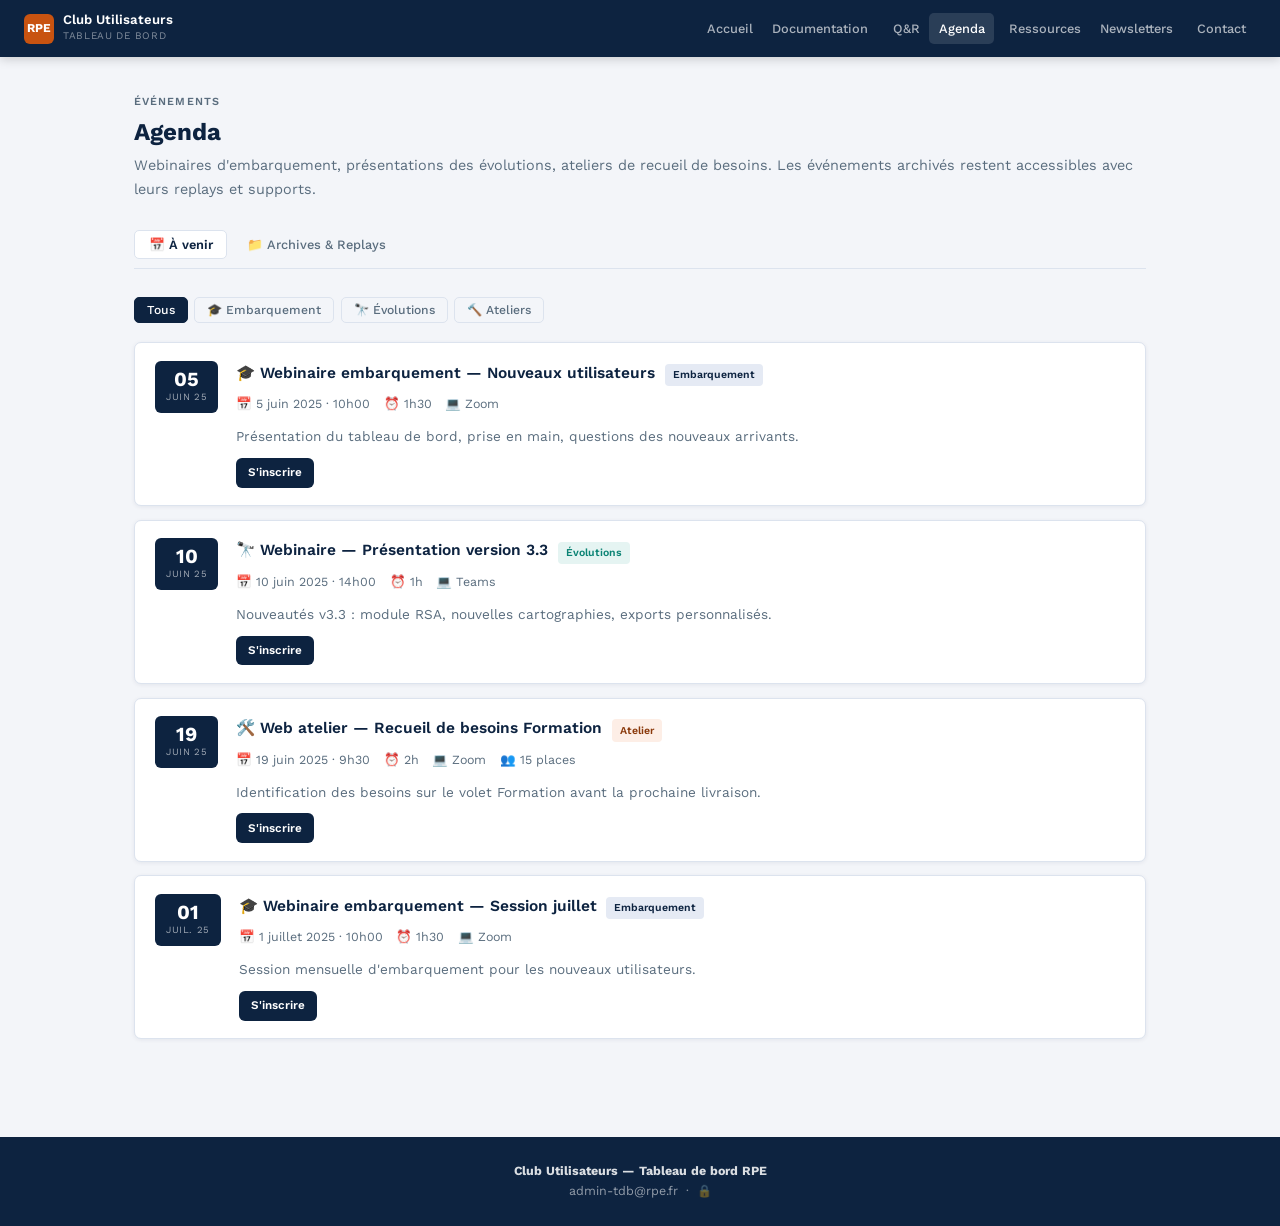
==== agenda.html @ bfde4b71 "Add files via upload" ====
<!DOCTYPE html>
<html lang="fr">
<head>
<meta charset="UTF-8"/><meta name="viewport" content="width=device-width,initial-scale=1"/>
<title>Agenda — Club Utilisateurs TDB RPE</title>
<link rel="stylesheet" href="style.css"/>
<style>
.evt-row{background:var(--white);border:1px solid var(--border);border-radius:var(--r);padding:1.1rem 1.25rem;margin-bottom:.85rem;box-shadow:var(--sh);display:flex;gap:1.1rem;align-items:flex-start;}
.evt-date-blk{flex-shrink:0;background:var(--navy);color:#fff;border-radius:6px;text-align:center;padding:.5rem .7rem;min-width:54px;}
.evt-date-blk.past{background:var(--muted);}
.evt-date-blk .d{font-weight:700;font-size:1.25rem;line-height:1;}
.evt-date-blk .m{font-size:.6rem;text-transform:uppercase;letter-spacing:.06em;opacity:.6;}
.evt-body{flex:1;}
.evt-body h3{margin-bottom:.2rem;}
.evt-meta{display:flex;flex-wrap:wrap;gap:.35rem .85rem;font-size:.78rem;color:var(--muted);margin:.3rem 0 .65rem;}
.evt-btns{display:flex;gap:.5rem;flex-wrap:wrap;}
.replay-badge{display:inline-flex;align-items:center;gap:.3rem;font-size:.72rem;font-weight:600;padding:.2rem .65rem;border-radius:4px;background:var(--navy);color:#fff;}
.tab-filter{display:flex;gap:.4rem;flex-wrap:wrap;margin-bottom:1.2rem;}
</style>
</head>
<body>
<nav id="nav">
  <a href="index.html" class="brand"><div class="brand-logo">RPE</div><div><span class="brand-name">Club Utilisateurs</span><span class="brand-sub">Tableau de bord</span></div></a>
  <div class="nav-links">
    <a href="index.html">Accueil</a><a href="documentation.html">Documentation</a>
    <a href="qr.html">Q&amp;R</a><a href="agenda.html">Agenda</a>
    <a href="ressources.html">Ressources</a><a href="newsletter.html">Newsletters</a>
    <a href="contact.html">Contact</a>
  </div>
  <button class="hamburger" onclick="toggleNav()">&#9776;</button>
</nav>
<div id="mob-menu">
  <a href="index.html">Accueil</a><a href="documentation.html">Documentation</a>
  <a href="qr.html">Q&amp;R</a><a href="agenda.html">Agenda</a>
  <a href="ressources.html">Ressources</a><a href="newsletter.html">Newsletters</a>
  <a href="contact.html">Contact</a>
</div>

<div class="pw">
  <div class="sec-label">Événements</div>
  <h1 class="page-title">Agenda</h1>
  <p class="page-sub">Webinaires d'embarquement, pr&eacute;sentations des &eacute;volutions, ateliers de recueil de besoins. Les &eacute;v&eacute;nements archiv&eacute;s restent accessibles avec leurs replays et supports.</p>

  <div class="tabs" id="main-tabs">
    <button class="tab active" onclick="switchTab('avenir',this)">&#128197; &Agrave; venir</button>
    <button class="tab" onclick="switchTab('archives',this)">&#128193; Archives &amp; Replays</button>
  </div>

  <div id="avenir" class="tab-panel active">
    <div class="tab-filter">
      <button class="gf-btn on" onclick="setEvtFilter('all',this)">Tous</button>
      <button class="gf-btn" onclick="setEvtFilter('embarquement',this)">&#127891; Embarquement</button>
      <button class="gf-btn" onclick="setEvtFilter('evolution',this)">&#128301; &Eacute;volutions</button>
      <button class="gf-btn" onclick="setEvtFilter('atelier',this)">&#128296; Ateliers</button>
    </div>
    <div id="avenir-add"></div>
    <div id="avenir-body"></div>
  </div>

  <div id="archives" class="tab-panel">
    <div class="alert-card alert-info" style="margin-bottom:1.25rem;">Les replays sont accessibles d&egrave;s la fin de l'&eacute;v&eacute;nement. Les supports sont t&eacute;l&eacute;chargeables ci-dessous.</div>
    <div id="archives-add"></div>
    <div id="archives-body"></div>
  </div>
</div>

<footer><strong>Club Utilisateurs &mdash; Tableau de bord RPE</strong><br/>
<a href="mailto:admin-tdb@rpe.fr">admin-tdb@rpe.fr</a> &nbsp;&middot;&nbsp;
<button onclick="openLoginModal()" style="background:none;border:none;cursor:pointer;color:rgba(255,255,255,.4);font-size:.75rem;font-family:inherit;">&#128274;</button>
</footer>
<div id="toast"></div>
<script src="data.js"></script><script src="nav.js"></script><script src="admin.js"></script>
<script>
DB.init(); initAdmin();

let evtFilter='all';
const typeIcons={embarquement:'🎓',evolution:'🔭',atelier:'🛠️'};
const typeBadge={embarquement:'badge-navy',evolution:'badge-teal',atelier:'badge-orange'};
const typeLabel={embarquement:'Embarquement',evolution:'Évolutions',atelier:'Atelier'};

function switchTab(id,btn){
  document.querySelectorAll('#main-tabs .tab').forEach(t=>t.classList.remove('active'));
  document.querySelectorAll('.tab-panel').forEach(p=>p.classList.remove('active'));
  btn.classList.add('active');
  document.getElementById(id).classList.add('active');
}

function setEvtFilter(f,btn){
  evtFilter=f;
  document.querySelectorAll('.tab-filter .gf-btn').forEach(b=>b.classList.remove('on'));
  btn.classList.add('on');
  renderAvenir();
}

function fmtDate(s){
  if(!s)return{d:'?',m:'',full:''};
  const d=new Date(s+'T00:00:00');
  return{
    d:d.getDate().toString().padStart(2,'0'),
    m:d.toLocaleDateString('fr-FR',{month:'short',year:'2-digit'}),
    full:d.toLocaleDateString('fr-FR',{day:'numeric',month:'long',year:'numeric'})
  };
}

function renderEvtRow(ev,isArchive){
  const dd=fmtDate(ev.fullDate);
  const blkCls=isArchive?'evt-date-blk past':'evt-date-blk';
  return`<div class="evt-row" data-type="${ev.type}" id="ev-${ev.id}">
    <div class="${blkCls}"><div class="d">${dd.d}</div><div class="m">${dd.m}</div></div>
    <div class="evt-body">
      <div style="display:flex;align-items:center;gap:.6rem;flex-wrap:wrap;margin-bottom:.2rem;">
        <h3>${typeIcons[ev.type]||'📅'} ${ev.title}</h3>
        <span class="badge ${typeBadge[ev.type]||'badge-navy'}">${typeLabel[ev.type]||ev.type}</span>
        ${isArchive&&ev.replayUrl?'<span class="replay-badge">&#9654; Replay disponible</span>':''}
      </div>
      <div class="evt-meta">
        ${isArchive?`<span>&#128197; ${dd.full}</span>`:ev.time?`<span>&#128197; ${dd.full} &middot; ${ev.time}</span>`:''}
        ${ev.duration?`<span>&#9200; ${ev.duration}</span>`:''}
        ${ev.platform?`<span>&#128187; ${ev.platform}</span>`:''}
        ${ev.capacity?`<span>&#128101; ${ev.capacity}</span>`:''}
      </div>
      ${ev.desc?`<p style="font-size:.85rem;color:var(--muted);margin-bottom:.65rem;">${ev.desc}</p>`:''}
      <div class="evt-btns">
        ${!isArchive?`<a href="contact.html" class="btn btn-primary btn-sm">S'inscrire</a>`:''}
        ${isArchive&&ev.replayUrl&&ev.replayUrl!=='#'?`<a href="${ev.replayUrl}" class="btn btn-teal btn-sm" target="_blank">&#9654; Voir le replay</a>`:''}
        ${isArchive&&ev.replayUrl==='#'?`<a href="#" class="btn btn-teal btn-sm">&#9654; Voir le replay</a>`:''}
        ${ev.supportUrl&&ev.supportUrl!=='#'?`<a href="${ev.supportUrl}" class="btn btn-ghost btn-sm" target="_blank">&#128229; Support (PPTX)</a>`:''}
        ${ev.supportUrl==='#'?`<a href="#" class="btn btn-ghost btn-sm">&#128229; Support (PPTX)</a>`:''}
        ${ev.crUrl&&ev.crUrl!=='#'?`<a href="${ev.crUrl}" class="btn btn-ghost btn-sm" target="_blank">&#128196; Compte rendu</a>`:''}
        ${ev.crUrl==='#'?`<a href="#" class="btn btn-ghost btn-sm">&#128196; Compte rendu</a>`:''}
      </div>
      ${admCtrl('evenements',ev.id)}
    </div></div>`;
}

function renderAvenir(){
  const items=DB.section('evenements').filter(e=>!e.archived&&(evtFilter==='all'||e.type===evtFilter));
  document.getElementById('avenir-body').innerHTML=items.length?
    items.map(e=>renderEvtRow(e,false)).join('')
    :'<p style="color:var(--muted);text-align:center;padding:2rem;">Aucun événement à venir.</p>';
}

function renderArchives(){
  const items=DB.section('evenements').filter(e=>e.archived);
  document.getElementById('archives-body').innerHTML=items.length?
    items.map(e=>renderEvtRow(e,true)).join('')
    :'<p style="color:var(--muted);text-align:center;padding:2rem;">Aucune archive disponible.</p>';
}

function _refreshPage(){
  document.getElementById('avenir-add').innerHTML=admAdd('evenements','un événement');
  document.getElementById('archives-add').innerHTML=isAdmin()?admAdd('evenements','un événement archivé'):'';
  renderAvenir();
  renderArchives();
}
_refreshPage();
</script>
</body></html>
---- style.css ----
@import url('https://fonts.googleapis.com/css2?family=Work+Sans:ital,wght@0,300;0,400;0,500;0,600;0,700;1,400&display=swap');

:root {
  --navy:    #0d2340;
  --navy2:   #153761;
  --accent:  #c85310;
  --teal:    #0b8374;
  --teal-bg: #e5f4f2;
  --bg:      #f3f5f9;
  --white:   #ffffff;
  --border:  #dce3ee;
  --text:    #1a2a38;
  --muted:   #5a6d7e;
  --r:       7px;
  --sh:      0 1px 4px rgba(13,35,64,.07);
}
*, *::before, *::after { box-sizing: border-box; margin: 0; padding: 0; }
html { scroll-behavior: smooth; }
body { font-family: 'Work Sans', sans-serif; background: var(--bg); color: var(--text); font-size: 15px; line-height: 1.65; }
a { color: inherit; text-decoration: none; }
img { max-width: 100%; }

/* ─── NAV ─────────────────────────────────────── */
#nav {
  position: sticky; top: 0; z-index: 200;
  background: var(--navy);
  display: flex; align-items: center; padding: 0 1.5rem;
  box-shadow: 0 2px 10px rgba(0,0,0,.18);
}
.brand {
  display: flex; align-items: center; gap: .55rem;
  padding: .75rem 0; margin-right: auto; text-decoration: none;
}
.brand-logo {
  width: 30px; height: 30px; border-radius: 6px;
  background: var(--accent);
  display: flex; align-items: center; justify-content: center;
  font-weight: 700; font-size: 12px; color: #fff; flex-shrink: 0;
}
.brand-name  { display: block; font-weight: 600; font-size: .82rem; color: #fff; line-height: 1.25; }
.brand-sub   { display: block; font-size: .63rem; color: rgba(255,255,255,.48); text-transform: uppercase; letter-spacing: .07em; }
.nav-links a {
  color: rgba(255,255,255,.65); font-size: .8rem; font-weight: 500;
  padding: .5rem .6rem; border-radius: 5px; transition: .15s;
}
.nav-links a:hover, .nav-links a.active { color: #fff; background: rgba(255,255,255,.12); }
.hamburger { display: none; background: none; border: none; color: #fff; font-size: 1.2rem; cursor: pointer; padding: .5rem .3rem; margin-left: .5rem; }
#mob-menu { display: none; background: var(--navy2); padding: .75rem 1.5rem 1.25rem; }
#mob-menu a { display: block; color: rgba(255,255,255,.8); padding: .45rem 0; font-size: .88rem; border-bottom: 1px solid rgba(255,255,255,.07); }

/* ─── PAGE WRAPPER ────────────────────────────── */
.pw { max-width: 1060px; margin: 0 auto; padding: 2.25rem 1.5rem; }

/* ─── TYPOGRAPHY ──────────────────────────────── */
.page-title { font-size: 1.5rem; font-weight: 700; color: var(--navy); line-height: 1.3; margin-bottom: .35rem; }
.page-sub   { font-size: .9rem; color: var(--muted); margin-bottom: 1.75rem; }
.sec-label  { font-size: .68rem; font-weight: 600; letter-spacing: .1em; text-transform: uppercase; color: var(--muted); margin-bottom: .4rem; }
h3 { font-size: .97rem; font-weight: 600; color: var(--navy); }
h4 { font-size: .88rem; font-weight: 600; color: var(--navy); }

/* ─── TABS ────────────────────────────────────── */
.tabs {
  display: flex; flex-wrap: wrap; gap: .35rem;
  border-bottom: 1px solid var(--border); margin-bottom: 1.75rem; padding-bottom: .6rem;
}
.tab {
  background: none; border: 1px solid transparent;
  color: var(--muted); font-family: 'Work Sans', sans-serif;
  font-size: .8rem; font-weight: 500; padding: .38rem .85rem;
  border-radius: 5px; cursor: pointer; transition: .15s;
}
.tab:hover { color: var(--text); background: var(--white); border-color: var(--border); }
.tab.active { color: var(--navy); background: var(--white); border-color: var(--border); font-weight: 600; }
.tab-panel { display: none; }
.tab-panel.active { display: block; }

/* ─── CARDS ───────────────────────────────────── */
.card {
  background: var(--white); border: 1px solid var(--border);
  border-radius: var(--r); padding: 1.15rem 1.25rem; box-shadow: var(--sh);
}
.card + .card { margin-top: .85rem; }
.grid-2 { display: grid; grid-template-columns: repeat(auto-fill, minmax(255px, 1fr)); gap: .9rem; }
.grid-3 { display: grid; grid-template-columns: repeat(auto-fill, minmax(200px, 1fr)); gap: .85rem; }
.grid-4 { display: grid; grid-template-columns: repeat(auto-fill, minmax(170px, 1fr)); gap: .85rem; }

/* ─── BUTTONS ─────────────────────────────────── */
.btn {
  display: inline-flex; align-items: center; gap: .4rem;
  padding: .48rem 1rem; border-radius: 6px;
  font-family: 'Work Sans', sans-serif; font-size: .8rem; font-weight: 600;
  cursor: pointer; border: none; transition: .15s; white-space: nowrap;
}
.btn-primary { background: var(--navy); color: #fff; }
.btn-primary:hover { background: var(--navy2); }
.btn-accent  { background: var(--accent); color: #fff; }
.btn-accent:hover { filter: brightness(.92); }
.btn-teal    { background: var(--teal); color: #fff; }
.btn-teal:hover { filter: brightness(.92); }
.btn-ghost   { background: none; border: 1px solid var(--border); color: var(--text); }
.btn-ghost:hover { border-color: var(--teal); color: var(--teal); }
.btn-sm { font-size: .73rem; padding: .32rem .75rem; }

/* ─── FORMS ───────────────────────────────────── */
.form-group { margin-bottom: .85rem; }
.form-group label { display: block; font-size: .73rem; font-weight: 600; color: var(--muted); text-transform: uppercase; letter-spacing: .07em; margin-bottom: .3rem; }
.fc {
  width: 100%; padding: .52rem .8rem;
  border: 1.5px solid var(--border); border-radius: 6px;
  font-family: 'Work Sans', sans-serif; font-size: .88rem; color: var(--text);
  background: #fff; outline: none; transition: .15s;
}
.fc:focus { border-color: var(--teal); }
textarea.fc { resize: vertical; min-height: 80px; }

/* ─── BADGES ──────────────────────────────────── */
.badge { display: inline-block; font-size: .66rem; font-weight: 600; padding: .15rem .5rem; border-radius: 4px; }
.badge-navy   { background: #e5eaf4; color: var(--navy); }
.badge-teal   { background: var(--teal-bg); color: var(--teal); }
.badge-orange { background: #fdeee6; color: #8b3a0c; }
.badge-green  { background: #e8f5e9; color: #1b5e20; }
.badge-amber  { background: #fffbe6; color: #7a4700; }
.badge-red    { background: #fce8e8; color: #9b1c1c; }
.badge-gray   { background: #eef0f3; color: var(--muted); }

/* ─── ALERT CARDS ─────────────────────────────── */
.alert-card { border-radius: var(--r); padding: 1rem 1.2rem; font-size: .87rem; border: 1px solid transparent; margin-bottom: .8rem; }
.alert-warn   { background: #fff7ed; border-color: #fed7aa; }
.alert-info   { background: #eff6ff; border-color: #bfdbfe; }
.alert-ok     { background: #f0fdf4; border-color: #bbf7d0; }

/* ─── MODAL ───────────────────────────────────── */
.modal-bg {
  display: none; position: fixed; inset: 0; background: rgba(0,0,0,.4);
  z-index: 500; align-items: center; justify-content: center;
}
.modal-bg.open { display: flex; }
.modal {
  background: var(--white); border-radius: 10px;
  padding: 1.75rem; width: min(400px, 90vw);
  box-shadow: 0 8px 32px rgba(0,0,0,.18);
}
.modal h3 { margin-bottom: 1.1rem; }

/* ─── FOOTER ──────────────────────────────────── */
footer {
  background: var(--navy); color: rgba(255,255,255,.5);
  text-align: center; padding: 1.5rem; font-size: .78rem; margin-top: 3rem;
}
footer strong { color: rgba(255,255,255,.85); }
footer a { color: rgba(255,255,255,.55); }
footer a:hover { color: #fff; }

/* ─── TOAST ───────────────────────────────────── */
#toast {
  position: fixed; bottom: 1.5rem; right: 1.5rem; z-index: 999;
  background: var(--teal); color: #fff;
  padding: .65rem 1.2rem; border-radius: 7px;
  font-size: .83rem; font-weight: 600;
  transform: translateY(80px); opacity: 0;
  transition: .3s cubic-bezier(.34,1.56,.64,1); pointer-events: none;
}
#toast.show { transform: translateY(0); opacity: 1; }

/* ─── TIMELINE ────────────────────────────────── */
.timeline { display: flex; flex-direction: column; gap: .85rem; }
.tl-item {
  display: flex; gap: 1.1rem; align-items: flex-start;
  background: var(--white); border: 1px solid var(--border);
  border-radius: var(--r); padding: 1.1rem; box-shadow: var(--sh);
}
.tl-date {
  flex-shrink: 0; text-align: center;
  background: var(--navy); color: #fff;
  border-radius: 6px; padding: .45rem .65rem; min-width: 54px;
}
.tl-date .day  { font-weight: 700; font-size: 1.2rem; line-height: 1; }
.tl-date .mon  { font-size: .62rem; text-transform: uppercase; letter-spacing: .06em; opacity: .65; }
.tl-content h3 { margin-bottom: .2rem; }
.tl-content p  { font-size: .85rem; color: var(--muted); margin-top: .2rem; }

/* ─── TABLE ───────────────────────────────────── */
.data-table { width: 100%; border-collapse: collapse; font-size: .85rem; }
.data-table th { text-align: left; padding: .55rem .9rem; font-size: .7rem; font-weight: 600; text-transform: uppercase; letter-spacing: .07em; color: var(--muted); border-bottom: 2px solid var(--border); }
.data-table td { padding: .6rem .9rem; border-bottom: 1px solid var(--border); vertical-align: top; }
.data-table tr:last-child td { border-bottom: none; }
.data-table tr:hover td { background: #f8fafc; }
.table-wrap { background: var(--white); border: 1px solid var(--border); border-radius: var(--r); overflow: hidden; box-shadow: var(--sh); overflow-x: auto; }

/* ─── RESPONSIVE ──────────────────────────────── */
@media (max-width: 680px) {
  .nav-links { display: none; }
  .hamburger { display: block; }
  .pw { padding: 1.5rem 1rem; }
  .page-title { font-size: 1.25rem; }
  .tl-item { flex-direction: column; gap: .6rem; }
}

/* ─── ADMIN ───────────────────────────────────── */
#adm-bar{background:var(--teal);color:#fff;padding:.5rem 1.5rem;font-size:.8rem;display:flex;align-items:center;gap:.75rem;flex-wrap:wrap;}
#adm-bar strong{font-weight:600;}
.adm-ctrl{display:flex;gap:.3rem;margin-top:.5rem;flex-wrap:wrap;}
.adm-btn{background:rgba(0,0,0,.04);border:1px solid var(--border);border-radius:4px;padding:.22rem .5rem;cursor:pointer;font-size:.75rem;transition:.15s;font-family:'Work Sans',sans-serif;line-height:1.4;}
.adm-btn:hover{background:var(--bg);border-color:var(--teal);}
.adm-btn.del:hover{background:#fce8e8;border-color:#f09595;color:#b91c1c;}
.adm-add{display:inline-flex;align-items:center;gap:.35rem;background:var(--teal-bg);border:1.5px dashed var(--teal);color:var(--teal);border-radius:6px;padding:.38rem .9rem;font-size:.78rem;font-weight:600;cursor:pointer;margin-bottom:1rem;font-family:'Work Sans',sans-serif;transition:.15s;}
.adm-add:hover{background:var(--teal);color:#fff;}
/* modal */
#adm-modal-bg{display:none;position:fixed;inset:0;background:rgba(0,0,0,.45);z-index:700;align-items:flex-start;justify-content:center;padding:2rem 1rem;overflow-y:auto;}
#adm-modal-bg.open{display:flex;}
#adm-modal{background:#fff;border-radius:10px;padding:1.75rem;width:min(580px,100%);box-shadow:0 8px 32px rgba(0,0,0,.2);}
#adm-modal h3{font-size:1rem;font-weight:700;color:var(--navy);margin-bottom:1.1rem;}
.adm-form-grid{display:grid;grid-template-columns:1fr 1fr;gap:.6rem .85rem;}
.adm-form-grid .span2{grid-column:1/-1;}
.adm-field label{display:block;font-size:.7rem;font-weight:600;color:var(--muted);text-transform:uppercase;letter-spacing:.07em;margin-bottom:.28rem;}
/* gf-btn */
.gf-btn{background:none;border:1px solid var(--border);border-radius:5px;color:var(--muted);font-family:'Work Sans',sans-serif;font-size:.76rem;font-weight:500;padding:.3rem .75rem;cursor:pointer;transition:.15s;}
.gf-btn.on{background:var(--navy);border-color:var(--navy);color:#fff;}
.gf-btn:hover:not(.on){border-color:var(--navy);color:var(--navy);}
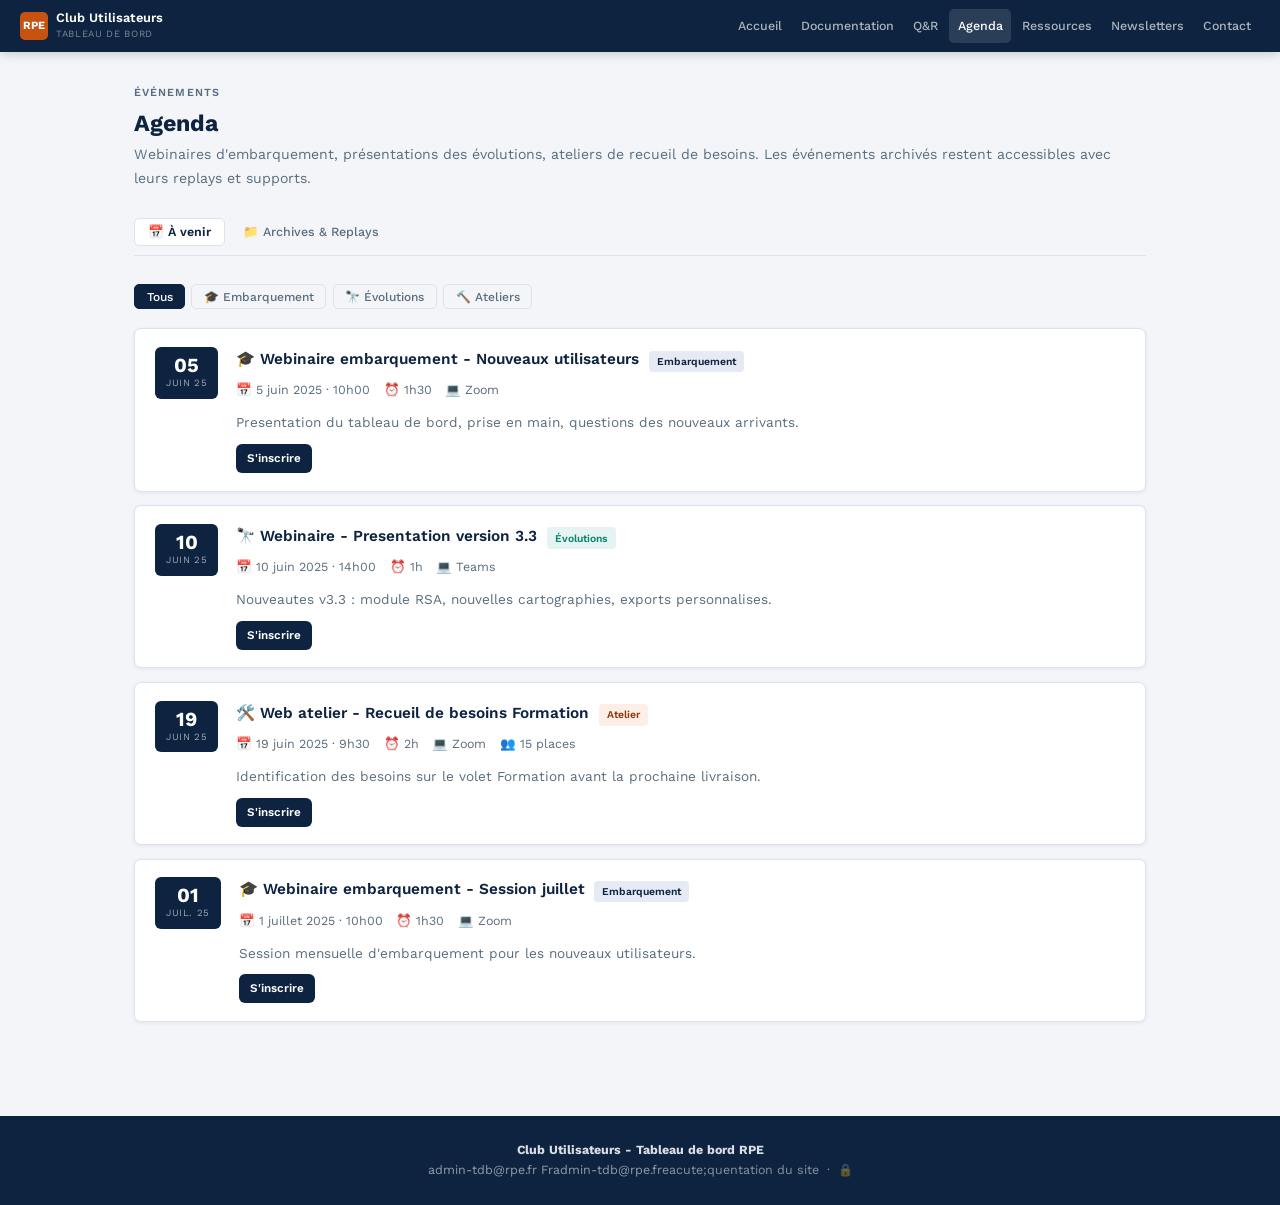
==== commit f3700f00: "sdfsd" ====
--- a/agenda.html
+++ b/agenda.html
@@ -2,7 +2,7 @@
 <html lang="fr">
 <head>
 <meta charset="UTF-8"/><meta name="viewport" content="width=device-width,initial-scale=1"/>
-<title>Agenda — Club Utilisateurs TDB RPE</title>
+<title>Agenda  -  Club Utilisateurs TDB RPE</title>
 <link rel="stylesheet" href="style.css"/>
 <style>
 .evt-row{background:var(--white);border:1px solid var(--border);border-radius:var(--r);padding:1.1rem 1.25rem;margin-bottom:.85rem;box-shadow:var(--sh);display:flex;gap:1.1rem;align-items:flex-start;}
@@ -64,14 +64,15 @@
   </div>
 </div>
 
-<footer><strong>Club Utilisateurs &mdash; Tableau de bord RPE</strong><br/>
-<a href="mailto:admin-tdb@rpe.fr">admin-tdb@rpe.fr</a> &nbsp;&middot;&nbsp;
+<footer><strong>Club Utilisateurs  -  Tableau de bord RPE</strong><br/>
+<a href="mailto:admin-tdb@rpe.fr">admin-tdb@rpe.fr</a>
+    <a href="frequentation.html">Fradmin-tdb@rpe.fr</a>eacute;quentation du site</a> &nbsp;&middot;&nbsp;
 <button onclick="openLoginModal()" style="background:none;border:none;cursor:pointer;color:rgba(255,255,255,.4);font-size:.75rem;font-family:inherit;">&#128274;</button>
 </footer>
 <div id="toast"></div>
-<script src="data.js"></script><script src="nav.js"></script><script src="admin.js"></script>
+<script src="data.js"></script><script src="visits.js"></script><script src="nav.js"></script><script src="admin.js"></script>
 <script>
-DB.init(); initAdmin();
+DB.init();VISITS.seed();initAdmin();VISITS.record();
 
 let evtFilter='all';
 const typeIcons={embarquement:'🎓',evolution:'🔭',atelier:'🛠️'};
--- a/style.css
+++ b/style.css
@@ -15,58 +15,62 @@
   --sh:      0 1px 4px rgba(13,35,64,.07);
 }
 *, *::before, *::after { box-sizing: border-box; margin: 0; padding: 0; }
-html { scroll-behavior: smooth; }
+html { scroll-behavior: smooth; font-size: 16px; }
 body { font-family: 'Work Sans', sans-serif; background: var(--bg); color: var(--text); font-size: 15px; line-height: 1.65; }
 a { color: inherit; text-decoration: none; }
-img { max-width: 100%; }
+img { max-width: 100%; display: block; }
 
 /* ─── NAV ─────────────────────────────────────── */
 #nav {
   position: sticky; top: 0; z-index: 200;
   background: var(--navy);
-  display: flex; align-items: center; padding: 0 1.5rem;
+  display: flex; align-items: center; padding: 0 1.25rem;
   box-shadow: 0 2px 10px rgba(0,0,0,.18);
+  min-height: 52px;
 }
 .brand {
-  display: flex; align-items: center; gap: .55rem;
-  padding: .75rem 0; margin-right: auto; text-decoration: none;
+  display: flex; align-items: center; gap: .5rem;
+  padding: .65rem 0; margin-right: auto; text-decoration: none;
+  flex-shrink: 0;
 }
 .brand-logo {
-  width: 30px; height: 30px; border-radius: 6px;
+  width: 28px; height: 28px; border-radius: 5px;
   background: var(--accent);
   display: flex; align-items: center; justify-content: center;
-  font-weight: 700; font-size: 12px; color: #fff; flex-shrink: 0;
-}
-.brand-name  { display: block; font-weight: 600; font-size: .82rem; color: #fff; line-height: 1.25; }
-.brand-sub   { display: block; font-size: .63rem; color: rgba(255,255,255,.48); text-transform: uppercase; letter-spacing: .07em; }
+  font-weight: 700; font-size: 11px; color: #fff; flex-shrink: 0;
+}
+.brand-name  { display: block; font-weight: 600; font-size: .8rem; color: #fff; line-height: 1.2; }
+.brand-sub   { display: block; font-size: .6rem; color: rgba(255,255,255,.45); text-transform: uppercase; letter-spacing: .07em; }
+.nav-links { display: flex; align-items: center; flex-wrap: wrap; gap: .1rem; }
 .nav-links a {
-  color: rgba(255,255,255,.65); font-size: .8rem; font-weight: 500;
-  padding: .5rem .6rem; border-radius: 5px; transition: .15s;
+  color: rgba(255,255,255,.65); font-size: .78rem; font-weight: 500;
+  padding: .45rem .55rem; border-radius: 5px; transition: .15s; white-space: nowrap;
 }
 .nav-links a:hover, .nav-links a.active { color: #fff; background: rgba(255,255,255,.12); }
-.hamburger { display: none; background: none; border: none; color: #fff; font-size: 1.2rem; cursor: pointer; padding: .5rem .3rem; margin-left: .5rem; }
-#mob-menu { display: none; background: var(--navy2); padding: .75rem 1.5rem 1.25rem; }
+.hamburger { display: none; background: none; border: none; color: #fff; font-size: 1.2rem; cursor: pointer; padding: .45rem .3rem; margin-left: .5rem; line-height: 1; }
+#mob-menu { display: none; background: var(--navy2); padding: .75rem 1.25rem 1rem; }
 #mob-menu a { display: block; color: rgba(255,255,255,.8); padding: .45rem 0; font-size: .88rem; border-bottom: 1px solid rgba(255,255,255,.07); }
+#mob-menu a:last-child { border-bottom: none; }
 
 /* ─── PAGE WRAPPER ────────────────────────────── */
-.pw { max-width: 1060px; margin: 0 auto; padding: 2.25rem 1.5rem; }
+.pw { max-width: 1060px; margin: 0 auto; padding: 2rem 1.5rem; }
 
 /* ─── TYPOGRAPHY ──────────────────────────────── */
-.page-title { font-size: 1.5rem; font-weight: 700; color: var(--navy); line-height: 1.3; margin-bottom: .35rem; }
-.page-sub   { font-size: .9rem; color: var(--muted); margin-bottom: 1.75rem; }
+.page-title { font-size: 1.45rem; font-weight: 700; color: var(--navy); line-height: 1.3; margin-bottom: .3rem; }
+.page-sub   { font-size: .88rem; color: var(--muted); margin-bottom: 1.75rem; }
 .sec-label  { font-size: .68rem; font-weight: 600; letter-spacing: .1em; text-transform: uppercase; color: var(--muted); margin-bottom: .4rem; }
-h3 { font-size: .97rem; font-weight: 600; color: var(--navy); }
-h4 { font-size: .88rem; font-weight: 600; color: var(--navy); }
+h3 { font-size: .96rem; font-weight: 600; color: var(--navy); }
+h4 { font-size: .87rem; font-weight: 600; color: var(--navy); }
 
 /* ─── TABS ────────────────────────────────────── */
 .tabs {
-  display: flex; flex-wrap: wrap; gap: .35rem;
-  border-bottom: 1px solid var(--border); margin-bottom: 1.75rem; padding-bottom: .6rem;
+  display: flex; flex-wrap: wrap; gap: .3rem;
+  border-bottom: 1px solid var(--border); margin-bottom: 1.75rem; padding-bottom: .55rem;
 }
 .tab {
   background: none; border: 1px solid transparent;
   color: var(--muted); font-family: 'Work Sans', sans-serif;
-  font-size: .8rem; font-weight: 500; padding: .38rem .85rem;
+  font-size: .78rem; font-weight: 500; padding: .35rem .8rem;
   border-radius: 5px; cursor: pointer; transition: .15s;
 }
 .tab:hover { color: var(--text); background: var(--white); border-color: var(--border); }
@@ -77,19 +81,20 @@
 /* ─── CARDS ───────────────────────────────────── */
 .card {
   background: var(--white); border: 1px solid var(--border);
-  border-radius: var(--r); padding: 1.15rem 1.25rem; box-shadow: var(--sh);
+  border-radius: var(--r); padding: 1.1rem 1.25rem; box-shadow: var(--sh);
 }
 .card + .card { margin-top: .85rem; }
-.grid-2 { display: grid; grid-template-columns: repeat(auto-fill, minmax(255px, 1fr)); gap: .9rem; }
+.grid-2 { display: grid; grid-template-columns: repeat(auto-fill, minmax(260px, 1fr)); gap: .85rem; }
 .grid-3 { display: grid; grid-template-columns: repeat(auto-fill, minmax(200px, 1fr)); gap: .85rem; }
 .grid-4 { display: grid; grid-template-columns: repeat(auto-fill, minmax(170px, 1fr)); gap: .85rem; }
 
 /* ─── BUTTONS ─────────────────────────────────── */
 .btn {
-  display: inline-flex; align-items: center; gap: .4rem;
-  padding: .48rem 1rem; border-radius: 6px;
+  display: inline-flex; align-items: center; justify-content: center; gap: .4rem;
+  padding: .46rem .95rem; border-radius: 6px;
   font-family: 'Work Sans', sans-serif; font-size: .8rem; font-weight: 600;
   cursor: pointer; border: none; transition: .15s; white-space: nowrap;
+  text-decoration: none;
 }
 .btn-primary { background: var(--navy); color: #fff; }
 .btn-primary:hover { background: var(--navy2); }
@@ -99,22 +104,23 @@
 .btn-teal:hover { filter: brightness(.92); }
 .btn-ghost   { background: none; border: 1px solid var(--border); color: var(--text); }
 .btn-ghost:hover { border-color: var(--teal); color: var(--teal); }
-.btn-sm { font-size: .73rem; padding: .32rem .75rem; }
+.btn-sm { font-size: .73rem; padding: .3rem .7rem; }
 
 /* ─── FORMS ───────────────────────────────────── */
 .form-group { margin-bottom: .85rem; }
-.form-group label { display: block; font-size: .73rem; font-weight: 600; color: var(--muted); text-transform: uppercase; letter-spacing: .07em; margin-bottom: .3rem; }
+.form-group label { display: block; font-size: .72rem; font-weight: 600; color: var(--muted); text-transform: uppercase; letter-spacing: .07em; margin-bottom: .28rem; }
 .fc {
-  width: 100%; padding: .52rem .8rem;
+  width: 100%; padding: .5rem .8rem;
   border: 1.5px solid var(--border); border-radius: 6px;
   font-family: 'Work Sans', sans-serif; font-size: .88rem; color: var(--text);
   background: #fff; outline: none; transition: .15s;
 }
 .fc:focus { border-color: var(--teal); }
-textarea.fc { resize: vertical; min-height: 80px; }
+textarea.fc { resize: vertical; min-height: 78px; }
+select.fc { cursor: pointer; }
 
 /* ─── BADGES ──────────────────────────────────── */
-.badge { display: inline-block; font-size: .66rem; font-weight: 600; padding: .15rem .5rem; border-radius: 4px; }
+.badge { display: inline-block; font-size: .65rem; font-weight: 600; padding: .14rem .5rem; border-radius: 4px; }
 .badge-navy   { background: #e5eaf4; color: var(--navy); }
 .badge-teal   { background: var(--teal-bg); color: var(--teal); }
 .badge-orange { background: #fdeee6; color: #8b3a0c; }
@@ -124,96 +130,138 @@
 .badge-gray   { background: #eef0f3; color: var(--muted); }
 
 /* ─── ALERT CARDS ─────────────────────────────── */
-.alert-card { border-radius: var(--r); padding: 1rem 1.2rem; font-size: .87rem; border: 1px solid transparent; margin-bottom: .8rem; }
+.alert-card { border-radius: var(--r); padding: .95rem 1.15rem; font-size: .86rem; border: 1px solid transparent; margin-bottom: .75rem; }
 .alert-warn   { background: #fff7ed; border-color: #fed7aa; }
 .alert-info   { background: #eff6ff; border-color: #bfdbfe; }
 .alert-ok     { background: #f0fdf4; border-color: #bbf7d0; }
 
 /* ─── MODAL ───────────────────────────────────── */
 .modal-bg {
-  display: none; position: fixed; inset: 0; background: rgba(0,0,0,.4);
-  z-index: 500; align-items: center; justify-content: center;
+  display: none; position: fixed; inset: 0; background: rgba(0,0,0,.42);
+  z-index: 500; align-items: flex-start; justify-content: center;
+  padding: 1.5rem 1rem; overflow-y: auto;
 }
 .modal-bg.open { display: flex; }
 .modal {
   background: var(--white); border-radius: 10px;
-  padding: 1.75rem; width: min(400px, 90vw);
-  box-shadow: 0 8px 32px rgba(0,0,0,.18);
+  padding: 1.6rem; width: min(440px, 100%);
+  box-shadow: 0 8px 32px rgba(0,0,0,.18); margin: auto;
 }
 .modal h3 { margin-bottom: 1.1rem; }
 
 /* ─── FOOTER ──────────────────────────────────── */
 footer {
   background: var(--navy); color: rgba(255,255,255,.5);
-  text-align: center; padding: 1.5rem; font-size: .78rem; margin-top: 3rem;
+  text-align: center; padding: 1.5rem 1rem; font-size: .78rem; margin-top: 3rem;
 }
 footer strong { color: rgba(255,255,255,.85); }
 footer a { color: rgba(255,255,255,.55); }
 footer a:hover { color: #fff; }
+.footer-links { display: flex; flex-wrap: wrap; justify-content: center; gap: .5rem 1.25rem; margin-top: .5rem; }
 
 /* ─── TOAST ───────────────────────────────────── */
 #toast {
   position: fixed; bottom: 1.5rem; right: 1.5rem; z-index: 999;
   background: var(--teal); color: #fff;
-  padding: .65rem 1.2rem; border-radius: 7px;
-  font-size: .83rem; font-weight: 600;
+  padding: .6rem 1.15rem; border-radius: 7px;
+  font-size: .82rem; font-weight: 600;
   transform: translateY(80px); opacity: 0;
   transition: .3s cubic-bezier(.34,1.56,.64,1); pointer-events: none;
+  max-width: calc(100vw - 3rem);
 }
 #toast.show { transform: translateY(0); opacity: 1; }
 
 /* ─── TIMELINE ────────────────────────────────── */
 .timeline { display: flex; flex-direction: column; gap: .85rem; }
 .tl-item {
-  display: flex; gap: 1.1rem; align-items: flex-start;
+  display: flex; gap: 1rem; align-items: flex-start;
   background: var(--white); border: 1px solid var(--border);
-  border-radius: var(--r); padding: 1.1rem; box-shadow: var(--sh);
+  border-radius: var(--r); padding: 1.05rem; box-shadow: var(--sh);
 }
 .tl-date {
   flex-shrink: 0; text-align: center;
   background: var(--navy); color: #fff;
-  border-radius: 6px; padding: .45rem .65rem; min-width: 54px;
-}
-.tl-date .day  { font-weight: 700; font-size: 1.2rem; line-height: 1; }
-.tl-date .mon  { font-size: .62rem; text-transform: uppercase; letter-spacing: .06em; opacity: .65; }
+  border-radius: 6px; padding: .42rem .6rem; min-width: 50px;
+}
+.tl-date .day  { font-weight: 700; font-size: 1.15rem; line-height: 1; }
+.tl-date .mon  { font-size: .6rem; text-transform: uppercase; letter-spacing: .05em; opacity: .6; }
 .tl-content h3 { margin-bottom: .2rem; }
-.tl-content p  { font-size: .85rem; color: var(--muted); margin-top: .2rem; }
+.tl-content p  { font-size: .84rem; color: var(--muted); margin-top: .2rem; }
 
 /* ─── TABLE ───────────────────────────────────── */
-.data-table { width: 100%; border-collapse: collapse; font-size: .85rem; }
-.data-table th { text-align: left; padding: .55rem .9rem; font-size: .7rem; font-weight: 600; text-transform: uppercase; letter-spacing: .07em; color: var(--muted); border-bottom: 2px solid var(--border); }
-.data-table td { padding: .6rem .9rem; border-bottom: 1px solid var(--border); vertical-align: top; }
+.data-table { width: 100%; border-collapse: collapse; font-size: .84rem; }
+.data-table th { text-align: left; padding: .5rem .85rem; font-size: .69rem; font-weight: 600; text-transform: uppercase; letter-spacing: .07em; color: var(--muted); border-bottom: 2px solid var(--border); white-space: nowrap; }
+.data-table td { padding: .58rem .85rem; border-bottom: 1px solid var(--border); vertical-align: top; }
 .data-table tr:last-child td { border-bottom: none; }
 .data-table tr:hover td { background: #f8fafc; }
-.table-wrap { background: var(--white); border: 1px solid var(--border); border-radius: var(--r); overflow: hidden; box-shadow: var(--sh); overflow-x: auto; }
+.table-wrap { background: var(--white); border: 1px solid var(--border); border-radius: var(--r); overflow: hidden; box-shadow: var(--sh); overflow-x: auto; -webkit-overflow-scrolling: touch; }
+
+/* ─── GF-BTN ──────────────────────────────────── */
+.gf-btn { background: none; border: 1px solid var(--border); border-radius: 5px; color: var(--muted); font-family: 'Work Sans', sans-serif; font-size: .75rem; font-weight: 500; padding: .3rem .72rem; cursor: pointer; transition: .15s; }
+.gf-btn.on { background: var(--navy); border-color: var(--navy); color: #fff; }
+.gf-btn:hover:not(.on) { border-color: var(--navy); color: var(--navy); }
+
+/* ─── ADMIN ───────────────────────────────────── */
+#adm-bar { background: var(--teal); color: #fff; padding: .5rem 1.25rem; font-size: .8rem; display: flex; align-items: center; gap: .75rem; flex-wrap: wrap; }
+#adm-bar strong { font-weight: 600; }
+.adm-ctrl { display: flex; gap: .3rem; margin-top: .5rem; flex-wrap: wrap; }
+.adm-btn { background: rgba(0,0,0,.04); border: 1px solid var(--border); border-radius: 4px; padding: .22rem .5rem; cursor: pointer; font-size: .73rem; transition: .15s; font-family: 'Work Sans', sans-serif; line-height: 1.4; }
+.adm-btn:hover { background: var(--bg); border-color: var(--teal); }
+.adm-btn.del:hover { background: #fce8e8; border-color: #f09595; color: #b91c1c; }
+.adm-btn.ok { background: var(--teal-bg); border-color: var(--teal); color: var(--teal); }
+.adm-btn.ok:hover { background: var(--teal); color: #fff; }
+.adm-add { display: inline-flex; align-items: center; gap: .35rem; background: var(--teal-bg); border: 1.5px dashed var(--teal); color: var(--teal); border-radius: 6px; padding: .38rem .9rem; font-size: .78rem; font-weight: 600; cursor: pointer; margin-bottom: 1rem; font-family: 'Work Sans', sans-serif; transition: .15s; }
+.adm-add:hover { background: var(--teal); color: #fff; }
+#adm-modal-bg { display: none; position: fixed; inset: 0; background: rgba(0,0,0,.45); z-index: 700; align-items: flex-start; justify-content: center; padding: 1.25rem 1rem; overflow-y: auto; }
+#adm-modal-bg.open { display: flex; }
+#adm-modal { background: #fff; border-radius: 10px; padding: 1.6rem; width: min(600px, 100%); box-shadow: 0 8px 32px rgba(0,0,0,.2); margin: auto; }
+#adm-modal h3 { font-size: 1rem; font-weight: 700; color: var(--navy); margin-bottom: 1.1rem; }
+.adm-form-grid { display: grid; grid-template-columns: 1fr 1fr; gap: .6rem .8rem; }
+.adm-field label { display: block; font-size: .69rem; font-weight: 600; color: var(--muted); text-transform: uppercase; letter-spacing: .07em; margin-bottom: .26rem; }
+.adm-field { }
+.span2 { grid-column: 1/-1; }
+
+/* ─── GLOS PROPOSAL ──────────────────────────── */
+.glos-prop { background: var(--white); border: 1px solid #fcd34d; border-radius: var(--r); padding: 1rem 1.1rem; margin-bottom: .75rem; }
+.glos-prop.correction { border-color: #bfdbfe; background: #eff6ff; }
+.prop-meta { font-size: .72rem; color: var(--muted); margin-bottom: .4rem; }
+.prop-term { font-weight: 700; color: var(--navy); font-size: .92rem; }
+.prop-def { font-size: .83rem; color: var(--text); margin-top: .3rem; }
+.prop-ex { font-size: .78rem; color: var(--muted); margin-top: .2rem; }
+
+/* ─── STATS ───────────────────────────────────── */
+.stat-card { background: var(--white); border: 1px solid var(--border); border-radius: var(--r); padding: 1.1rem 1.25rem; text-align: center; box-shadow: var(--sh); }
+.stat-num { font-size: 2rem; font-weight: 700; color: var(--navy); line-height: 1; }
+.stat-lbl { font-size: .72rem; color: var(--muted); text-transform: uppercase; letter-spacing: .07em; margin-top: .2rem; }
+.bar-row { display: flex; align-items: center; gap: .75rem; margin-bottom: .55rem; font-size: .8rem; }
+.bar-lbl { width: 90px; text-align: right; color: var(--muted); font-size: .75rem; flex-shrink: 0; }
+.bar-track { flex: 1; background: var(--bg); border-radius: 4px; height: 18px; overflow: hidden; }
+.bar-fill { height: 100%; border-radius: 4px; background: var(--teal); transition: width .6s; display: flex; align-items: center; padding-left: .4rem; }
+.bar-val { font-size: .72rem; font-weight: 600; color: #fff; white-space: nowrap; }
+.bar-val-out { font-size: .73rem; color: var(--muted); margin-left: .4rem; }
 
 /* ─── RESPONSIVE ──────────────────────────────── */
-@media (max-width: 680px) {
+@media (max-width: 860px) {
   .nav-links { display: none; }
   .hamburger { display: block; }
-  .pw { padding: 1.5rem 1rem; }
-  .page-title { font-size: 1.25rem; }
-  .tl-item { flex-direction: column; gap: .6rem; }
-}
-
-/* ─── ADMIN ───────────────────────────────────── */
-#adm-bar{background:var(--teal);color:#fff;padding:.5rem 1.5rem;font-size:.8rem;display:flex;align-items:center;gap:.75rem;flex-wrap:wrap;}
-#adm-bar strong{font-weight:600;}
-.adm-ctrl{display:flex;gap:.3rem;margin-top:.5rem;flex-wrap:wrap;}
-.adm-btn{background:rgba(0,0,0,.04);border:1px solid var(--border);border-radius:4px;padding:.22rem .5rem;cursor:pointer;font-size:.75rem;transition:.15s;font-family:'Work Sans',sans-serif;line-height:1.4;}
-.adm-btn:hover{background:var(--bg);border-color:var(--teal);}
-.adm-btn.del:hover{background:#fce8e8;border-color:#f09595;color:#b91c1c;}
-.adm-add{display:inline-flex;align-items:center;gap:.35rem;background:var(--teal-bg);border:1.5px dashed var(--teal);color:var(--teal);border-radius:6px;padding:.38rem .9rem;font-size:.78rem;font-weight:600;cursor:pointer;margin-bottom:1rem;font-family:'Work Sans',sans-serif;transition:.15s;}
-.adm-add:hover{background:var(--teal);color:#fff;}
-/* modal */
-#adm-modal-bg{display:none;position:fixed;inset:0;background:rgba(0,0,0,.45);z-index:700;align-items:flex-start;justify-content:center;padding:2rem 1rem;overflow-y:auto;}
-#adm-modal-bg.open{display:flex;}
-#adm-modal{background:#fff;border-radius:10px;padding:1.75rem;width:min(580px,100%);box-shadow:0 8px 32px rgba(0,0,0,.2);}
-#adm-modal h3{font-size:1rem;font-weight:700;color:var(--navy);margin-bottom:1.1rem;}
-.adm-form-grid{display:grid;grid-template-columns:1fr 1fr;gap:.6rem .85rem;}
-.adm-form-grid .span2{grid-column:1/-1;}
-.adm-field label{display:block;font-size:.7rem;font-weight:600;color:var(--muted);text-transform:uppercase;letter-spacing:.07em;margin-bottom:.28rem;}
-/* gf-btn */
-.gf-btn{background:none;border:1px solid var(--border);border-radius:5px;color:var(--muted);font-family:'Work Sans',sans-serif;font-size:.76rem;font-weight:500;padding:.3rem .75rem;cursor:pointer;transition:.15s;}
-.gf-btn.on{background:var(--navy);border-color:var(--navy);color:#fff;}
-.gf-btn:hover:not(.on){border-color:var(--navy);color:var(--navy);}
+}
+@media (max-width: 680px) {
+  .pw { padding: 1.25rem 1rem; }
+  .page-title { font-size: 1.2rem; }
+  .grid-2, .grid-3, .grid-4 { grid-template-columns: 1fr; }
+  .tl-item { flex-direction: column; gap: .5rem; }
+  .tl-date { min-width: 0; width: fit-content; display: flex; gap: .5rem; align-items: center; padding: .3rem .65rem; }
+  .tl-date .day { font-size: .95rem; }
+  .tl-date .mon { font-size: .62rem; }
+  .adm-form-grid { grid-template-columns: 1fr; }
+  .span2 { grid-column: 1; }
+  #adm-modal { padding: 1.1rem; }
+  .btn { font-size: .75rem; padding: .4rem .75rem; }
+  .tabs { gap: .25rem; }
+  .tab { font-size: .73rem; padding: .3rem .65rem; }
+  .data-table th, .data-table td { padding: .45rem .65rem; }
+}
+@media (max-width: 480px) {
+  .brand-sub { display: none; }
+  #adm-bar { font-size: .75rem; padding: .45rem 1rem; }
+}
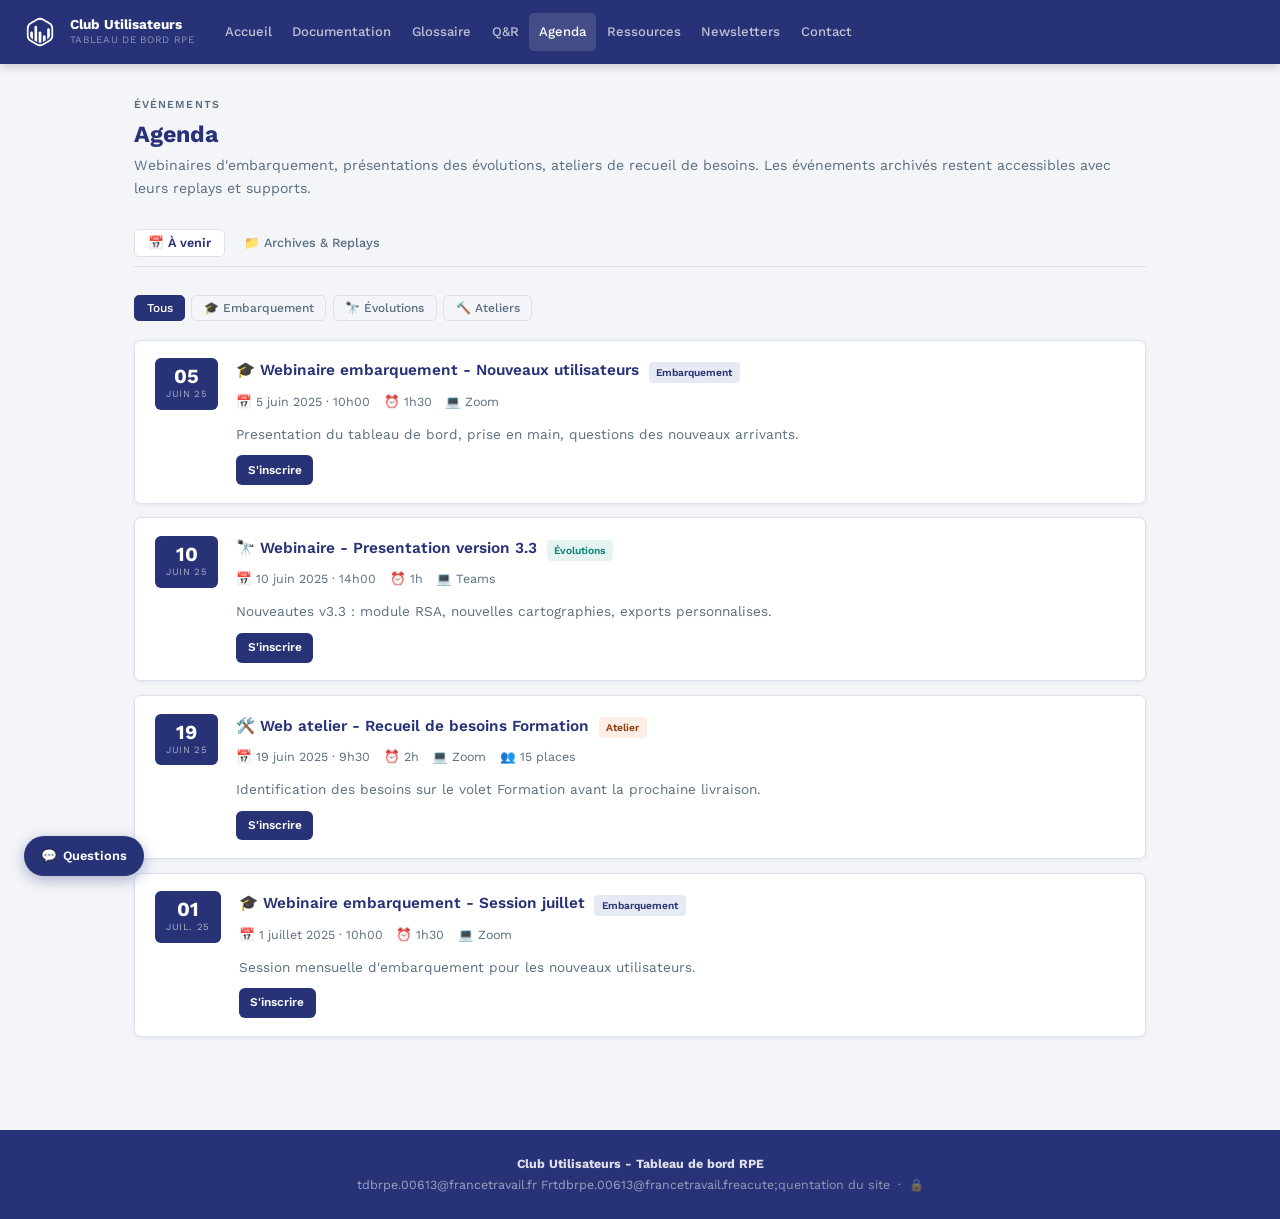
==== commit e6a37e51: "sdsa" ====
--- a/agenda.html
+++ b/agenda.html
@@ -1,7 +1,8 @@
 <!DOCTYPE html>
 <html lang="fr">
 <head>
-<meta charset="UTF-8"/><meta name="viewport" content="width=device-width,initial-scale=1"/>
+<meta charset="UTF-8"/>
+<link rel="icon" type="image/svg+xml" href="logo_rpe.svg"/><meta name="viewport" content="width=device-width,initial-scale=1"/>
 <title>Agenda  -  Club Utilisateurs TDB RPE</title>
 <link rel="stylesheet" href="style.css"/>
 <style>
@@ -20,10 +21,10 @@
 </head>
 <body>
 <nav id="nav">
-  <a href="index.html" class="brand"><div class="brand-logo">RPE</div><div><span class="brand-name">Club Utilisateurs</span><span class="brand-sub">Tableau de bord</span></div></a>
+  <a href="index.html" class="brand"><img src="logo_rpe.svg" alt="RPE" class="brand-logo-img"/><div><span class="brand-name">Club Utilisateurs</span><span class="brand-sub">Tableau de bord RPE</span></div></a>
   <div class="nav-links">
     <a href="index.html">Accueil</a><a href="documentation.html">Documentation</a>
-    <a href="qr.html">Q&amp;R</a><a href="agenda.html">Agenda</a>
+    <a href="glossaire.html">Glossaire</a><a href="qr.html">Q&amp;R</a><a href="agenda.html">Agenda</a>
     <a href="ressources.html">Ressources</a><a href="newsletter.html">Newsletters</a>
     <a href="contact.html">Contact</a>
   </div>
@@ -31,6 +32,7 @@
 </nav>
 <div id="mob-menu">
   <a href="index.html">Accueil</a><a href="documentation.html">Documentation</a>
+  <a href="glossaire.html">Glossaire</a>
   <a href="qr.html">Q&amp;R</a><a href="agenda.html">Agenda</a>
   <a href="ressources.html">Ressources</a><a href="newsletter.html">Newsletters</a>
   <a href="contact.html">Contact</a>
@@ -65,8 +67,8 @@
 </div>
 
 <footer><strong>Club Utilisateurs  -  Tableau de bord RPE</strong><br/>
-<a href="mailto:admin-tdb@rpe.fr">admin-tdb@rpe.fr</a>
-    <a href="frequentation.html">Fradmin-tdb@rpe.fr</a>eacute;quentation du site</a> &nbsp;&middot;&nbsp;
+<a href="mailto:tdbrpe.00613@francetravail.fr">tdbrpe.00613@francetravail.fr</a>
+    <a href="frequentation.html">Frtdbrpe.00613@francetravail.fr</a>eacute;quentation du site</a> &nbsp;&middot;&nbsp;
 <button onclick="openLoginModal()" style="background:none;border:none;cursor:pointer;color:rgba(255,255,255,.4);font-size:.75rem;font-family:inherit;">&#128274;</button>
 </footer>
 <div id="toast"></div>
--- a/style.css
+++ b/style.css
@@ -1,8 +1,8 @@
 @import url('https://fonts.googleapis.com/css2?family=Work+Sans:ital,wght@0,300;0,400;0,500;0,600;0,700;1,400&display=swap');
 
 :root {
-  --navy:    #0d2340;
-  --navy2:   #153761;
+  --navy:    #283276;
+  --navy2:   #1e2660;
   --accent:  #c85310;
   --teal:    #0b8374;
   --teal-bg: #e5f4f2;
@@ -15,7 +15,7 @@
   --sh:      0 1px 4px rgba(13,35,64,.07);
 }
 *, *::before, *::after { box-sizing: border-box; margin: 0; padding: 0; }
-html { scroll-behavior: smooth; font-size: 16px; }
+html { scroll-behavior: smooth; }
 body { font-family: 'Work Sans', sans-serif; background: var(--bg); color: var(--text); font-size: 15px; line-height: 1.65; }
 a { color: inherit; text-decoration: none; }
 img { max-width: 100%; display: block; }
@@ -25,183 +25,28 @@
   position: sticky; top: 0; z-index: 200;
   background: var(--navy);
   display: flex; align-items: center; padding: 0 1.25rem;
-  box-shadow: 0 2px 10px rgba(0,0,0,.18);
-  min-height: 52px;
+  box-shadow: 0 2px 10px rgba(0,0,0,.2);
+  min-height: 64px;
 }
 .brand {
-  display: flex; align-items: center; gap: .5rem;
-  padding: .65rem 0; margin-right: auto; text-decoration: none;
-  flex-shrink: 0;
-}
-.brand-logo {
-  width: 28px; height: 28px; border-radius: 5px;
-  background: var(--accent);
-  display: flex; align-items: center; justify-content: center;
-  font-weight: 700; font-size: 11px; color: #fff; flex-shrink: 0;
-}
-.brand-name  { display: block; font-weight: 600; font-size: .8rem; color: #fff; line-height: 1.2; }
-.brand-sub   { display: block; font-size: .6rem; color: rgba(255,255,255,.45); text-transform: uppercase; letter-spacing: .07em; }
-.nav-links { display: flex; align-items: center; flex-wrap: wrap; gap: .1rem; }
+  display: flex; align-items: center; gap: .6rem;
+  padding: .6rem 0; margin-right: 1.25rem; text-decoration: none; flex-shrink: 0;
+}
+.brand-logo-img { height: 40px; width: auto; filter: brightness(0) invert(1); }
+.brand-name  { display: block; font-weight: 700; font-size: .85rem; color: #fff; line-height: 1.2; }
+.brand-sub   { display: block; font-size: .62rem; color: rgba(255,255,255,.48); text-transform: uppercase; letter-spacing: .07em; }
+.nav-links { display: flex; align-items: center; flex-wrap: wrap; gap: .05rem; }
 .nav-links a {
-  color: rgba(255,255,255,.65); font-size: .78rem; font-weight: 500;
-  padding: .45rem .55rem; border-radius: 5px; transition: .15s; white-space: nowrap;
-}
-.nav-links a:hover, .nav-links a.active { color: #fff; background: rgba(255,255,255,.12); }
-.hamburger { display: none; background: none; border: none; color: #fff; font-size: 1.2rem; cursor: pointer; padding: .45rem .3rem; margin-left: .5rem; line-height: 1; }
+  color: rgba(255,255,255,.7); font-size: .82rem; font-weight: 500;
+  padding: .5rem .62rem; border-radius: 5px; transition: .15s; white-space: nowrap;
+}
+.nav-links a:hover, .nav-links a.active { color: #fff; background: rgba(255,255,255,.13); }
+.hamburger { display: none; background: none; border: none; color: #fff; font-size: 1.3rem; cursor: pointer; padding: .45rem .3rem; margin-left: .5rem; line-height: 1; }
 #mob-menu { display: none; background: var(--navy2); padding: .75rem 1.25rem 1rem; }
-#mob-menu a { display: block; color: rgba(255,255,255,.8); padding: .45rem 0; font-size: .88rem; border-bottom: 1px solid rgba(255,255,255,.07); }
+#mob-menu a { display: block; color: rgba(255,255,255,.8); padding: .45rem 0; font-size: .9rem; border-bottom: 1px solid rgba(255,255,255,.07); }
 #mob-menu a:last-child { border-bottom: none; }
 
-/* ─── PAGE WRAPPER ────────────────────────────── */
-.pw { max-width: 1060px; margin: 0 auto; padding: 2rem 1.5rem; }
-
-/* ─── TYPOGRAPHY ──────────────────────────────── */
-.page-title { font-size: 1.45rem; font-weight: 700; color: var(--navy); line-height: 1.3; margin-bottom: .3rem; }
-.page-sub   { font-size: .88rem; color: var(--muted); margin-bottom: 1.75rem; }
-.sec-label  { font-size: .68rem; font-weight: 600; letter-spacing: .1em; text-transform: uppercase; color: var(--muted); margin-bottom: .4rem; }
-h3 { font-size: .96rem; font-weight: 600; color: var(--navy); }
-h4 { font-size: .87rem; font-weight: 600; color: var(--navy); }
-
-/* ─── TABS ────────────────────────────────────── */
-.tabs {
-  display: flex; flex-wrap: wrap; gap: .3rem;
-  border-bottom: 1px solid var(--border); margin-bottom: 1.75rem; padding-bottom: .55rem;
-}
-.tab {
-  background: none; border: 1px solid transparent;
-  color: var(--muted); font-family: 'Work Sans', sans-serif;
-  font-size: .78rem; font-weight: 500; padding: .35rem .8rem;
-  border-radius: 5px; cursor: pointer; transition: .15s;
-}
-.tab:hover { color: var(--text); background: var(--white); border-color: var(--border); }
-.tab.active { color: var(--navy); background: var(--white); border-color: var(--border); font-weight: 600; }
-.tab-panel { display: none; }
-.tab-panel.active { display: block; }
-
-/* ─── CARDS ───────────────────────────────────── */
-.card {
-  background: var(--white); border: 1px solid var(--border);
-  border-radius: var(--r); padding: 1.1rem 1.25rem; box-shadow: var(--sh);
-}
-.card + .card { margin-top: .85rem; }
-.grid-2 { display: grid; grid-template-columns: repeat(auto-fill, minmax(260px, 1fr)); gap: .85rem; }
-.grid-3 { display: grid; grid-template-columns: repeat(auto-fill, minmax(200px, 1fr)); gap: .85rem; }
-.grid-4 { display: grid; grid-template-columns: repeat(auto-fill, minmax(170px, 1fr)); gap: .85rem; }
-
-/* ─── BUTTONS ─────────────────────────────────── */
-.btn {
-  display: inline-flex; align-items: center; justify-content: center; gap: .4rem;
-  padding: .46rem .95rem; border-radius: 6px;
-  font-family: 'Work Sans', sans-serif; font-size: .8rem; font-weight: 600;
-  cursor: pointer; border: none; transition: .15s; white-space: nowrap;
-  text-decoration: none;
-}
-.btn-primary { background: var(--navy); color: #fff; }
-.btn-primary:hover { background: var(--navy2); }
-.btn-accent  { background: var(--accent); color: #fff; }
-.btn-accent:hover { filter: brightness(.92); }
-.btn-teal    { background: var(--teal); color: #fff; }
-.btn-teal:hover { filter: brightness(.92); }
-.btn-ghost   { background: none; border: 1px solid var(--border); color: var(--text); }
-.btn-ghost:hover { border-color: var(--teal); color: var(--teal); }
-.btn-sm { font-size: .73rem; padding: .3rem .7rem; }
-
-/* ─── FORMS ───────────────────────────────────── */
-.form-group { margin-bottom: .85rem; }
-.form-group label { display: block; font-size: .72rem; font-weight: 600; color: var(--muted); text-transform: uppercase; letter-spacing: .07em; margin-bottom: .28rem; }
-.fc {
-  width: 100%; padding: .5rem .8rem;
-  border: 1.5px solid var(--border); border-radius: 6px;
-  font-family: 'Work Sans', sans-serif; font-size: .88rem; color: var(--text);
-  background: #fff; outline: none; transition: .15s;
-}
-.fc:focus { border-color: var(--teal); }
-textarea.fc { resize: vertical; min-height: 78px; }
-select.fc { cursor: pointer; }
-
-/* ─── BADGES ──────────────────────────────────── */
-.badge { display: inline-block; font-size: .65rem; font-weight: 600; padding: .14rem .5rem; border-radius: 4px; }
-.badge-navy   { background: #e5eaf4; color: var(--navy); }
-.badge-teal   { background: var(--teal-bg); color: var(--teal); }
-.badge-orange { background: #fdeee6; color: #8b3a0c; }
-.badge-green  { background: #e8f5e9; color: #1b5e20; }
-.badge-amber  { background: #fffbe6; color: #7a4700; }
-.badge-red    { background: #fce8e8; color: #9b1c1c; }
-.badge-gray   { background: #eef0f3; color: var(--muted); }
-
-/* ─── ALERT CARDS ─────────────────────────────── */
-.alert-card { border-radius: var(--r); padding: .95rem 1.15rem; font-size: .86rem; border: 1px solid transparent; margin-bottom: .75rem; }
-.alert-warn   { background: #fff7ed; border-color: #fed7aa; }
-.alert-info   { background: #eff6ff; border-color: #bfdbfe; }
-.alert-ok     { background: #f0fdf4; border-color: #bbf7d0; }
-
-/* ─── MODAL ───────────────────────────────────── */
-.modal-bg {
-  display: none; position: fixed; inset: 0; background: rgba(0,0,0,.42);
-  z-index: 500; align-items: flex-start; justify-content: center;
-  padding: 1.5rem 1rem; overflow-y: auto;
-}
-.modal-bg.open { display: flex; }
-.modal {
-  background: var(--white); border-radius: 10px;
-  padding: 1.6rem; width: min(440px, 100%);
-  box-shadow: 0 8px 32px rgba(0,0,0,.18); margin: auto;
-}
-.modal h3 { margin-bottom: 1.1rem; }
-
-/* ─── FOOTER ──────────────────────────────────── */
-footer {
-  background: var(--navy); color: rgba(255,255,255,.5);
-  text-align: center; padding: 1.5rem 1rem; font-size: .78rem; margin-top: 3rem;
-}
-footer strong { color: rgba(255,255,255,.85); }
-footer a { color: rgba(255,255,255,.55); }
-footer a:hover { color: #fff; }
-.footer-links { display: flex; flex-wrap: wrap; justify-content: center; gap: .5rem 1.25rem; margin-top: .5rem; }
-
-/* ─── TOAST ───────────────────────────────────── */
-#toast {
-  position: fixed; bottom: 1.5rem; right: 1.5rem; z-index: 999;
-  background: var(--teal); color: #fff;
-  padding: .6rem 1.15rem; border-radius: 7px;
-  font-size: .82rem; font-weight: 600;
-  transform: translateY(80px); opacity: 0;
-  transition: .3s cubic-bezier(.34,1.56,.64,1); pointer-events: none;
-  max-width: calc(100vw - 3rem);
-}
-#toast.show { transform: translateY(0); opacity: 1; }
-
-/* ─── TIMELINE ────────────────────────────────── */
-.timeline { display: flex; flex-direction: column; gap: .85rem; }
-.tl-item {
-  display: flex; gap: 1rem; align-items: flex-start;
-  background: var(--white); border: 1px solid var(--border);
-  border-radius: var(--r); padding: 1.05rem; box-shadow: var(--sh);
-}
-.tl-date {
-  flex-shrink: 0; text-align: center;
-  background: var(--navy); color: #fff;
-  border-radius: 6px; padding: .42rem .6rem; min-width: 50px;
-}
-.tl-date .day  { font-weight: 700; font-size: 1.15rem; line-height: 1; }
-.tl-date .mon  { font-size: .6rem; text-transform: uppercase; letter-spacing: .05em; opacity: .6; }
-.tl-content h3 { margin-bottom: .2rem; }
-.tl-content p  { font-size: .84rem; color: var(--muted); margin-top: .2rem; }
-
-/* ─── TABLE ───────────────────────────────────── */
-.data-table { width: 100%; border-collapse: collapse; font-size: .84rem; }
-.data-table th { text-align: left; padding: .5rem .85rem; font-size: .69rem; font-weight: 600; text-transform: uppercase; letter-spacing: .07em; color: var(--muted); border-bottom: 2px solid var(--border); white-space: nowrap; }
-.data-table td { padding: .58rem .85rem; border-bottom: 1px solid var(--border); vertical-align: top; }
-.data-table tr:last-child td { border-bottom: none; }
-.data-table tr:hover td { background: #f8fafc; }
-.table-wrap { background: var(--white); border: 1px solid var(--border); border-radius: var(--r); overflow: hidden; box-shadow: var(--sh); overflow-x: auto; -webkit-overflow-scrolling: touch; }
-
-/* ─── GF-BTN ──────────────────────────────────── */
-.gf-btn { background: none; border: 1px solid var(--border); border-radius: 5px; color: var(--muted); font-family: 'Work Sans', sans-serif; font-size: .75rem; font-weight: 500; padding: .3rem .72rem; cursor: pointer; transition: .15s; }
-.gf-btn.on { background: var(--navy); border-color: var(--navy); color: #fff; }
-.gf-btn:hover:not(.on) { border-color: var(--navy); color: var(--navy); }
-
-/* ─── ADMIN ───────────────────────────────────── */
+/* ─── ADMIN BAR ───────────────────────────────── */
 #adm-bar { background: var(--teal); color: #fff; padding: .5rem 1.25rem; font-size: .8rem; display: flex; align-items: center; gap: .75rem; flex-wrap: wrap; }
 #adm-bar strong { font-weight: 600; }
 .adm-ctrl { display: flex; gap: .3rem; margin-top: .5rem; flex-wrap: wrap; }
@@ -212,56 +57,184 @@
 .adm-btn.ok:hover { background: var(--teal); color: #fff; }
 .adm-add { display: inline-flex; align-items: center; gap: .35rem; background: var(--teal-bg); border: 1.5px dashed var(--teal); color: var(--teal); border-radius: 6px; padding: .38rem .9rem; font-size: .78rem; font-weight: 600; cursor: pointer; margin-bottom: 1rem; font-family: 'Work Sans', sans-serif; transition: .15s; }
 .adm-add:hover { background: var(--teal); color: #fff; }
+
+/* ─── MODALS ──────────────────────────────────── */
 #adm-modal-bg { display: none; position: fixed; inset: 0; background: rgba(0,0,0,.45); z-index: 700; align-items: flex-start; justify-content: center; padding: 1.25rem 1rem; overflow-y: auto; }
 #adm-modal-bg.open { display: flex; }
 #adm-modal { background: #fff; border-radius: 10px; padding: 1.6rem; width: min(600px, 100%); box-shadow: 0 8px 32px rgba(0,0,0,.2); margin: auto; }
 #adm-modal h3 { font-size: 1rem; font-weight: 700; color: var(--navy); margin-bottom: 1.1rem; }
 .adm-form-grid { display: grid; grid-template-columns: 1fr 1fr; gap: .6rem .8rem; }
 .adm-field label { display: block; font-size: .69rem; font-weight: 600; color: var(--muted); text-transform: uppercase; letter-spacing: .07em; margin-bottom: .26rem; }
-.adm-field { }
 .span2 { grid-column: 1/-1; }
-
-/* ─── GLOS PROPOSAL ──────────────────────────── */
-.glos-prop { background: var(--white); border: 1px solid #fcd34d; border-radius: var(--r); padding: 1rem 1.1rem; margin-bottom: .75rem; }
-.glos-prop.correction { border-color: #bfdbfe; background: #eff6ff; }
-.prop-meta { font-size: .72rem; color: var(--muted); margin-bottom: .4rem; }
-.prop-term { font-weight: 700; color: var(--navy); font-size: .92rem; }
-.prop-def { font-size: .83rem; color: var(--text); margin-top: .3rem; }
-.prop-ex { font-size: .78rem; color: var(--muted); margin-top: .2rem; }
-
-/* ─── STATS ───────────────────────────────────── */
-.stat-card { background: var(--white); border: 1px solid var(--border); border-radius: var(--r); padding: 1.1rem 1.25rem; text-align: center; box-shadow: var(--sh); }
-.stat-num { font-size: 2rem; font-weight: 700; color: var(--navy); line-height: 1; }
-.stat-lbl { font-size: .72rem; color: var(--muted); text-transform: uppercase; letter-spacing: .07em; margin-top: .2rem; }
-.bar-row { display: flex; align-items: center; gap: .75rem; margin-bottom: .55rem; font-size: .8rem; }
-.bar-lbl { width: 90px; text-align: right; color: var(--muted); font-size: .75rem; flex-shrink: 0; }
-.bar-track { flex: 1; background: var(--bg); border-radius: 4px; height: 18px; overflow: hidden; }
-.bar-fill { height: 100%; border-radius: 4px; background: var(--teal); transition: width .6s; display: flex; align-items: center; padding-left: .4rem; }
-.bar-val { font-size: .72rem; font-weight: 600; color: #fff; white-space: nowrap; }
-.bar-val-out { font-size: .73rem; color: var(--muted); margin-left: .4rem; }
+.modal-bg { display: none; position: fixed; inset: 0; background: rgba(0,0,0,.42); z-index: 500; align-items: flex-start; justify-content: center; padding: 1.5rem 1rem; overflow-y: auto; }
+.modal-bg.open { display: flex; }
+.modal { background: var(--white); border-radius: 10px; padding: 1.6rem; width: min(440px, 100%); box-shadow: 0 8px 32px rgba(0,0,0,.18); margin: auto; }
+.modal h3 { margin-bottom: 1.1rem; }
+
+/* ─── PAGE WRAPPER ────────────────────────────── */
+.pw { max-width: 1060px; margin: 0 auto; padding: 2rem 1.5rem; }
+
+/* ─── TYPOGRAPHY ──────────────────────────────── */
+.page-title { font-size: 1.45rem; font-weight: 700; color: var(--navy); line-height: 1.3; margin-bottom: .3rem; }
+.page-sub   { font-size: .88rem; color: var(--muted); margin-bottom: 1.75rem; }
+.sec-label  { font-size: .67rem; font-weight: 600; letter-spacing: .1em; text-transform: uppercase; color: var(--muted); margin-bottom: .35rem; }
+h3 { font-size: .96rem; font-weight: 600; color: var(--navy); }
+h4 { font-size: .87rem; font-weight: 600; color: var(--navy); }
+
+/* ─── TABS ────────────────────────────────────── */
+.tabs { display: flex; flex-wrap: wrap; gap: .3rem; border-bottom: 1px solid var(--border); margin-bottom: 1.75rem; padding-bottom: .55rem; }
+.tab { background: none; border: 1px solid transparent; color: var(--muted); font-family: 'Work Sans', sans-serif; font-size: .79rem; font-weight: 500; padding: .36rem .82rem; border-radius: 5px; cursor: pointer; transition: .15s; }
+.tab:hover { color: var(--text); background: var(--white); border-color: var(--border); }
+.tab.active { color: var(--navy); background: var(--white); border-color: var(--border); font-weight: 600; }
+.tab-panel { display: none; }
+.tab-panel.active { display: block; }
+
+/* ─── CARDS / GRID ────────────────────────────── */
+.card { background: var(--white); border: 1px solid var(--border); border-radius: var(--r); padding: 1.1rem 1.25rem; box-shadow: var(--sh); }
+.grid-2 { display: grid; grid-template-columns: repeat(auto-fill, minmax(260px, 1fr)); gap: .85rem; }
+.grid-3 { display: grid; grid-template-columns: repeat(auto-fill, minmax(200px, 1fr)); gap: .85rem; }
+
+/* ─── BUTTONS ─────────────────────────────────── */
+.btn { display: inline-flex; align-items: center; justify-content: center; gap: .4rem; padding: .48rem 1rem; border-radius: 6px; font-family: 'Work Sans', sans-serif; font-size: .82rem; font-weight: 600; cursor: pointer; border: none; transition: .15s; white-space: nowrap; text-decoration: none; }
+.btn-primary { background: var(--navy); color: #fff; }
+.btn-primary:hover { background: var(--navy2); }
+.btn-accent { background: var(--accent); color: #fff; }
+.btn-accent:hover { filter: brightness(.92); }
+.btn-teal { background: var(--teal); color: #fff; }
+.btn-teal:hover { filter: brightness(.92); }
+.btn-ghost { background: none; border: 1px solid var(--border); color: var(--text); }
+.btn-ghost:hover { border-color: var(--teal); color: var(--teal); }
+.btn-sm { font-size: .74rem; padding: .32rem .72rem; }
+
+/* ─── FORMS ───────────────────────────────────── */
+.form-group { margin-bottom: .85rem; }
+.form-group label { display: block; font-size: .72rem; font-weight: 600; color: var(--muted); text-transform: uppercase; letter-spacing: .07em; margin-bottom: .28rem; }
+.fc { width: 100%; padding: .5rem .82rem; border: 1.5px solid var(--border); border-radius: 6px; font-family: 'Work Sans', sans-serif; font-size: .88rem; color: var(--text); background: #fff; outline: none; transition: .15s; }
+.fc:focus { border-color: var(--teal); }
+textarea.fc { resize: vertical; min-height: 78px; }
+select.fc { cursor: pointer; }
+
+/* ─── BADGES ──────────────────────────────────── */
+.badge { display: inline-block; font-size: .64rem; font-weight: 600; padding: .13rem .48rem; border-radius: 4px; }
+.badge-navy   { background: #e5eaf4; color: var(--navy); }
+.badge-teal   { background: var(--teal-bg); color: var(--teal); }
+.badge-orange { background: #fdeee6; color: #8b3a0c; }
+.badge-green  { background: #e8f5e9; color: #1b5e20; }
+.badge-amber  { background: #fffbe6; color: #7a4700; }
+.badge-red    { background: #fce8e8; color: #9b1c1c; }
+.badge-gray   { background: #eef0f3; color: var(--muted); }
+.badge-purple { background: #f3e8ff; color: #6b21a8; }
+
+/* ─── ALERTS ──────────────────────────────────── */
+.alert-card { border-radius: var(--r); padding: .9rem 1.1rem; font-size: .86rem; border: 1px solid transparent; margin-bottom: .75rem; }
+.alert-warn { background: #fff7ed; border-color: #fed7aa; }
+.alert-info { background: #eff6ff; border-color: #bfdbfe; }
+.alert-ok   { background: #f0fdf4; border-color: #bbf7d0; }
+
+/* ─── TOAST ───────────────────────────────────── */
+#toast { position: fixed; bottom: 1.5rem; right: 1.5rem; z-index: 999; background: var(--teal); color: #fff; padding: .6rem 1.15rem; border-radius: 7px; font-size: .82rem; font-weight: 600; transform: translateY(80px); opacity: 0; transition: .3s cubic-bezier(.34,1.56,.64,1); pointer-events: none; max-width: calc(100vw - 3rem); }
+#toast.show { transform: translateY(0); opacity: 1; }
+
+/* ─── FLOATING Q&R ────────────────────────────── */
+#qr-float { position: fixed; bottom: 1.5rem; left: 1.5rem; z-index: 300; background: var(--navy); color: #fff; border-radius: 50px; padding: .6rem 1.05rem; font-size: .8rem; font-weight: 600; display: flex; align-items: center; gap: .38rem; box-shadow: 0 4px 14px rgba(40,50,118,.35); text-decoration: none; transition: .2s; }
+#qr-float:hover { background: var(--navy2); transform: translateY(-2px); box-shadow: 0 6px 18px rgba(40,50,118,.4); }
+#qr-float .qf-lbl { max-width: 80px; white-space: nowrap; overflow: hidden; }
+@media(max-width:480px){ #qr-float .qf-lbl { display: none; } #qr-float { padding: .6rem .75rem; border-radius: 50%; } }
+
+/* ─── SEARCH ENGINE ───────────────────────────── */
+.search-wrap { max-width: 680px; margin: 0 auto 1.75rem; position: relative; }
+.search-input-wrap { display: flex; gap: 0; box-shadow: 0 2px 12px rgba(40,50,118,.12); border-radius: 8px; overflow: hidden; }
+#site-search { flex: 1; padding: .75rem 1.1rem; border: 1.5px solid var(--border); border-right: none; border-radius: 8px 0 0 8px; font-family: 'Work Sans', sans-serif; font-size: .95rem; outline: none; background: #fff; }
+#site-search:focus { border-color: var(--navy); }
+.search-btn { background: var(--navy); color: #fff; border: none; padding: .75rem 1.1rem; cursor: pointer; font-size: 1rem; transition: .15s; border-radius: 0 8px 8px 0; }
+.search-btn:hover { background: var(--navy2); }
+#search-results { position: absolute; top: 100%; left: 0; right: 0; background: #fff; border: 1px solid var(--border); border-radius: 0 0 8px 8px; box-shadow: 0 8px 24px rgba(0,0,0,.12); z-index: 100; max-height: 420px; overflow-y: auto; display: none; }
+#search-results.open { display: block; }
+.sr-section { border-bottom: 1px solid var(--border); }
+.sr-section:last-child { border-bottom: none; }
+.sr-section-title { font-size: .67rem; font-weight: 700; text-transform: uppercase; letter-spacing: .09em; color: var(--muted); padding: .6rem 1rem .3rem; background: var(--bg); }
+.sr-item { display: flex; align-items: flex-start; gap: .7rem; padding: .55rem 1rem; cursor: pointer; transition: .12s; text-decoration: none; color: var(--text); }
+.sr-item:hover { background: var(--teal-bg); }
+.sr-item-title { font-size: .85rem; font-weight: 600; color: var(--navy); line-height: 1.3; }
+.sr-item-sub { font-size: .75rem; color: var(--muted); margin-top: .1rem; }
+.sr-icon { font-size: 1rem; margin-top: .1rem; flex-shrink: 0; }
+.sr-empty { padding: 1.1rem; text-align: center; color: var(--muted); font-size: .85rem; }
+.sr-count { font-size: .7rem; background: var(--navy); color: #fff; border-radius: 3px; padding: .05rem .35rem; margin-left: .35rem; }
+
+/* ─── TIMELINE ────────────────────────────────── */
+.timeline { display: flex; flex-direction: column; gap: .85rem; }
+.tl-item { display: flex; gap: 1rem; align-items: flex-start; background: var(--white); border: 1px solid var(--border); border-radius: var(--r); padding: 1.05rem; box-shadow: var(--sh); }
+.tl-date { flex-shrink: 0; text-align: center; background: var(--navy); color: #fff; border-radius: 6px; padding: .42rem .6rem; min-width: 50px; }
+.tl-date .day { font-weight: 700; font-size: 1.15rem; line-height: 1; }
+.tl-date .mon { font-size: .6rem; text-transform: uppercase; letter-spacing: .05em; opacity: .6; }
+
+/* ─── TABLE ───────────────────────────────────── */
+.data-table { width: 100%; border-collapse: collapse; font-size: .84rem; }
+.data-table th { text-align: left; padding: .5rem .85rem; font-size: .69rem; font-weight: 600; text-transform: uppercase; letter-spacing: .07em; color: var(--muted); border-bottom: 2px solid var(--border); white-space: nowrap; }
+.data-table td { padding: .58rem .85rem; border-bottom: 1px solid var(--border); vertical-align: top; }
+.data-table tr:last-child td { border-bottom: none; }
+.data-table tr:hover td { background: #f8fafc; }
+.table-wrap { background: var(--white); border: 1px solid var(--border); border-radius: var(--r); overflow: hidden; box-shadow: var(--sh); overflow-x: auto; -webkit-overflow-scrolling: touch; }
+
+/* ─── GLOSAIRE ────────────────────────────────── */
+.glos-entry { background: var(--white); border: 1px solid var(--border); border-radius: var(--r); padding: 1rem 1.1rem; margin-bottom: .6rem; box-shadow: var(--sh); }
+.glos-entry:hover { border-color: #c8d8ea; }
+.glos-term { font-weight: 700; color: var(--navy); font-size: .97rem; }
+.glos-def { font-size: .85rem; color: var(--text); margin: .3rem 0 .2rem; }
+.glos-ex { font-size: .78rem; color: var(--muted); font-style: italic; }
+.glos-footer { display: flex; align-items: center; justify-content: space-between; margin-top: .55rem; flex-wrap: wrap; gap: .3rem; }
+.glos-propose-link { font-size: .72rem; color: var(--teal); cursor: pointer; background: none; border: none; font-family: 'Work Sans', sans-serif; text-decoration: underline; padding: 0; }
+.pending-section { background: #fffbe6; border: 1px solid #fcd34d; border-radius: var(--r); padding: 1.1rem; margin-bottom: 1.25rem; }
+.pending-section h4 { font-size: .88rem; font-weight: 700; color: #7a4700; margin-bottom: .75rem; }
+.prop-card { background: var(--white); border: 1px solid #fcd34d; border-radius: var(--r); padding: .9rem 1rem; margin-bottom: .6rem; }
+.prop-card.correction { border-color: #bfdbfe; background: #eff6ff; }
+.prop-card:last-child { margin-bottom: 0; }
+.prop-type { font-size: .66rem; font-weight: 600; text-transform: uppercase; letter-spacing: .06em; color: var(--muted); margin-bottom: .3rem; }
+.prop-term-name { font-weight: 700; color: var(--navy); }
+.prop-body { font-size: .82rem; color: var(--text); margin: .3rem 0; }
+.prop-by { font-size: .7rem; color: var(--muted); }
+.prop-actions { display: flex; gap: .4rem; flex-wrap: wrap; margin-top: .6rem; }
+.prop-btn { display: inline-flex; align-items: center; gap: .35rem; background: #fffbe6; border: 1.5px dashed #f59e0b; color: #7a4700; border-radius: 6px; padding: .38rem .9rem; font-size: .78rem; font-weight: 600; cursor: pointer; margin-bottom: 1rem; font-family: 'Work Sans', sans-serif; transition: .15s; }
+.prop-btn:hover { background: #f59e0b; color: #fff; }
+#contrib-modal-bg { display: none; position: fixed; inset: 0; background: rgba(0,0,0,.42); z-index: 600; align-items: flex-start; justify-content: center; padding: 1.5rem 1rem; overflow-y: auto; }
+#contrib-modal-bg.open { display: flex; }
+#contrib-modal { background: #fff; border-radius: 10px; padding: 1.6rem; width: min(560px, 100%); box-shadow: 0 8px 32px rgba(0,0,0,.2); margin: auto; }
+.gf-btn { background: none; border: 1px solid var(--border); border-radius: 5px; color: var(--muted); font-family: 'Work Sans', sans-serif; font-size: .75rem; font-weight: 500; padding: .3rem .72rem; cursor: pointer; transition: .15s; }
+.gf-btn.on { background: var(--navy); border-color: var(--navy); color: #fff; }
+.gf-btn:hover:not(.on) { border-color: var(--navy); color: var(--navy); }
+
+/* ─── MISC ────────────────────────────────────── */
+.dl-link { display: inline-flex; align-items: center; gap: .32rem; font-size: .72rem; font-weight: 600; padding: .2rem .6rem; border-radius: 4px; background: var(--bg); border: 1px solid var(--border); color: var(--muted); margin-right: .32rem; text-decoration: none; transition: .12s; }
+.dl-link:hover { border-color: var(--teal); color: var(--teal); }
+.res-card { background: var(--white); border: 1px solid var(--border); border-radius: var(--r); padding: .95rem 1.05rem; display: flex; gap: .8rem; align-items: flex-start; box-shadow: var(--sh); transition: .15s; }
+.res-card:hover { border-color: var(--teal); }
+.res-icon { width: 38px; height: 38px; border-radius: 6px; display: flex; align-items: center; justify-content: center; font-size: 1.2rem; flex-shrink: 0; }
+.res-ppt { background: #fdeee6; } .res-pdf { background: #fdeee6; } .res-xls { background: #e8f5e9; } .res-vid { background: #e5eaf4; }
+.bar-row { display: flex; align-items: center; gap: .7rem; margin-bottom: .48rem; }
+.bar-lbl { width: 110px; text-align: right; color: var(--muted); font-size: .73rem; flex-shrink: 0; white-space: nowrap; overflow: hidden; text-overflow: ellipsis; }
+.bar-track { flex: 1; background: var(--bg); border-radius: 4px; height: 20px; overflow: hidden; min-width: 80px; }
+.bar-fill { height: 100%; border-radius: 4px; background: var(--teal); display: flex; align-items: center; padding-left: .45rem; transition: width .6s ease; }
+.bar-fill.accent { background: var(--accent); }
+.bar-fill.navy { background: var(--navy); }
+.bar-val { font-size: .71rem; font-weight: 600; color: #fff; white-space: nowrap; }
+
+/* ─── FOOTER ──────────────────────────────────── */
+footer { background: var(--navy); color: rgba(255,255,255,.5); text-align: center; padding: 1.5rem 1rem; font-size: .78rem; margin-top: 3rem; }
+footer strong { color: rgba(255,255,255,.85); }
+footer a { color: rgba(255,255,255,.55); }
+footer a:hover { color: #fff; }
+.footer-links { display: flex; flex-wrap: wrap; justify-content: center; gap: .5rem 1.25rem; margin-top: .5rem; }
 
 /* ─── RESPONSIVE ──────────────────────────────── */
-@media (max-width: 860px) {
-  .nav-links { display: none; }
-  .hamburger { display: block; }
-}
+@media (max-width: 860px) { .nav-links { display: none; } .hamburger { display: block; } }
 @media (max-width: 680px) {
   .pw { padding: 1.25rem 1rem; }
   .page-title { font-size: 1.2rem; }
-  .grid-2, .grid-3, .grid-4 { grid-template-columns: 1fr; }
+  .grid-2, .grid-3 { grid-template-columns: 1fr; }
   .tl-item { flex-direction: column; gap: .5rem; }
   .tl-date { min-width: 0; width: fit-content; display: flex; gap: .5rem; align-items: center; padding: .3rem .65rem; }
-  .tl-date .day { font-size: .95rem; }
-  .tl-date .mon { font-size: .62rem; }
   .adm-form-grid { grid-template-columns: 1fr; }
   .span2 { grid-column: 1; }
   #adm-modal { padding: 1.1rem; }
-  .btn { font-size: .75rem; padding: .4rem .75rem; }
-  .tabs { gap: .25rem; }
-  .tab { font-size: .73rem; padding: .3rem .65rem; }
-  .data-table th, .data-table td { padding: .45rem .65rem; }
-}
-@media (max-width: 480px) {
-  .brand-sub { display: none; }
-  #adm-bar { font-size: .75rem; padding: .45rem 1rem; }
-}
+}
+@media (max-width: 480px) { .brand-sub { display: none; } .brand-logo-img { height: 32px; } }
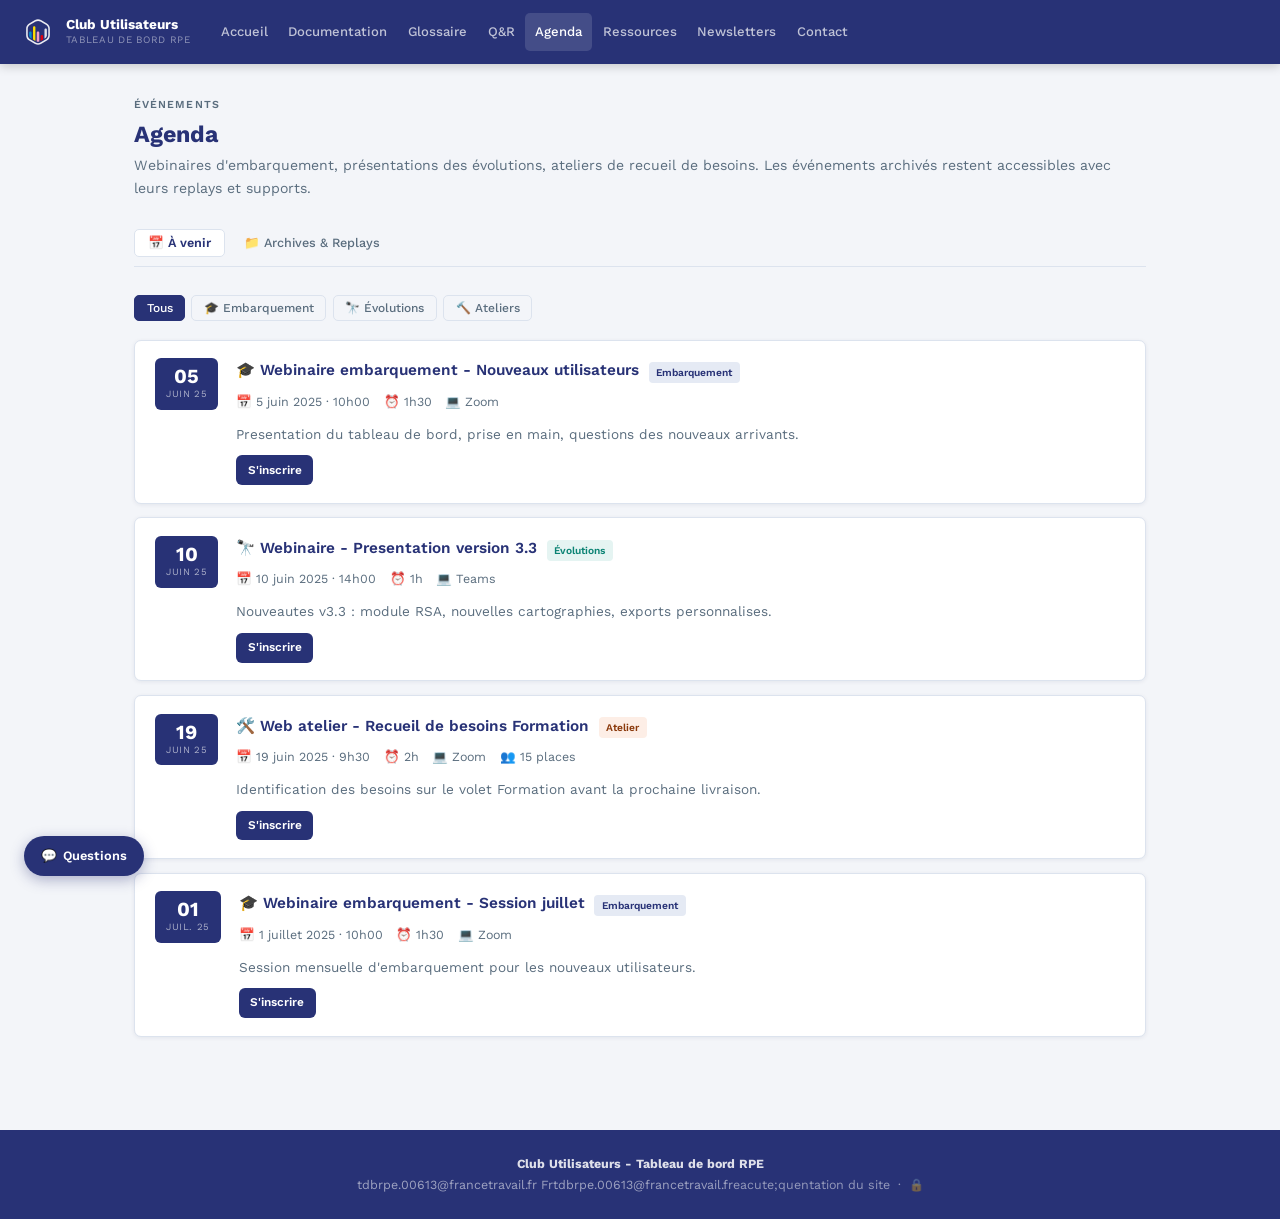
==== commit 0888b023: "sdq" ====
--- a/agenda.html
+++ b/agenda.html
@@ -21,7 +21,14 @@
 </head>
 <body>
 <nav id="nav">
-  <a href="index.html" class="brand"><img src="logo_rpe.svg" alt="RPE" class="brand-logo-img"/><div><span class="brand-name">Club Utilisateurs</span><span class="brand-sub">Tableau de bord RPE</span></div></a>
+  <a href="index.html" class="brand"><svg width="36" height="36" viewBox="0 0 70 70" fill="none" xmlns="http://www.w3.org/2000/svg" style="flex-shrink:0;">
+<path fill-rule="evenodd" clip-rule="evenodd" d="M40.8076 11.7766C37.2138 9.70174 32.7861 9.70174 29.1923 11.7766L17.7918 18.3587C14.198 20.4336 11.9841 24.2681 11.9841 28.4179V41.582C11.9841 45.7319 14.198 49.5663 17.7918 51.6413L29.1923 58.2233C32.7861 60.2983 37.2138 60.2983 40.8076 58.2233L52.2082 51.6413C55.802 49.5663 58.0159 45.7319 58.0159 41.582V28.4179C58.0159 24.2681 55.802 20.4336 52.2082 18.3587L40.8076 11.7766ZM39.6193 14.6402C36.7767 12.999 33.2746 12.999 30.432 14.6402L19.665 20.8565C16.8224 22.4977 15.0713 25.5306 15.0713 28.8131V41.2456C15.0713 44.5279 16.8224 47.561 19.665 49.2022L30.432 55.4185C33.2746 57.0596 36.7767 57.0596 39.6193 55.4185L50.3863 49.2022C53.2289 47.561 54.98 44.5279 54.98 41.2456V28.8131C54.98 25.5306 53.2289 22.4977 50.3863 20.8565L39.6193 14.6402Z" fill="rgba(255,255,255,0.9)"/>
+<path d="M37.4874 53.553C35.8802 54.0211 34.1707 54.0211 32.5635 53.553V36.6704C32.5635 35.3107 33.6657 34.2085 35.0254 34.2085C36.3852 34.2085 37.4874 35.3107 37.4874 36.6704V53.553Z" fill="#F29FC5"/>
+<path d="M29.9123 52.3133L25.3672 49.6823V26.2547C25.3672 24.9997 26.3847 23.9822 27.6398 23.9822C28.8948 23.9822 29.9123 24.9997 29.9123 26.2547V52.3133Z" fill="#FFE000"/>
+<path d="M52.2593 42.1451C51.6943 44.4606 50.2102 46.4833 48.0995 47.7051L47.5879 48.0013V30.7366C47.5879 29.4466 48.6337 28.4009 49.9236 28.4009C51.2135 28.4009 52.2593 29.4466 52.2593 30.7366V42.1451Z" fill="rgba(255,255,255,0.85)"/>
+<path d="M22.5894 48.0742L21.9516 47.705C19.8409 46.4833 18.3567 44.4606 17.7917 42.1451V36.6073C17.7917 35.2825 18.8657 34.2085 20.1906 34.2085C21.5154 34.2085 22.5894 35.2825 22.5894 36.6073V48.0742Z" fill="#008ECF"/>
+<path d="M44.9363 49.536L40.1387 52.3132V43.299C40.1387 41.9742 41.2127 40.9001 42.5375 40.9001C43.8623 40.9001 44.9363 41.9742 44.9363 43.299V49.536Z" fill="#E1000F"/>
+</svg><div><span class="brand-name">Club Utilisateurs</span><span class="brand-sub">Tableau de bord RPE</span></div></a>
   <div class="nav-links">
     <a href="index.html">Accueil</a><a href="documentation.html">Documentation</a>
     <a href="glossaire.html">Glossaire</a><a href="qr.html">Q&amp;R</a><a href="agenda.html">Agenda</a>
